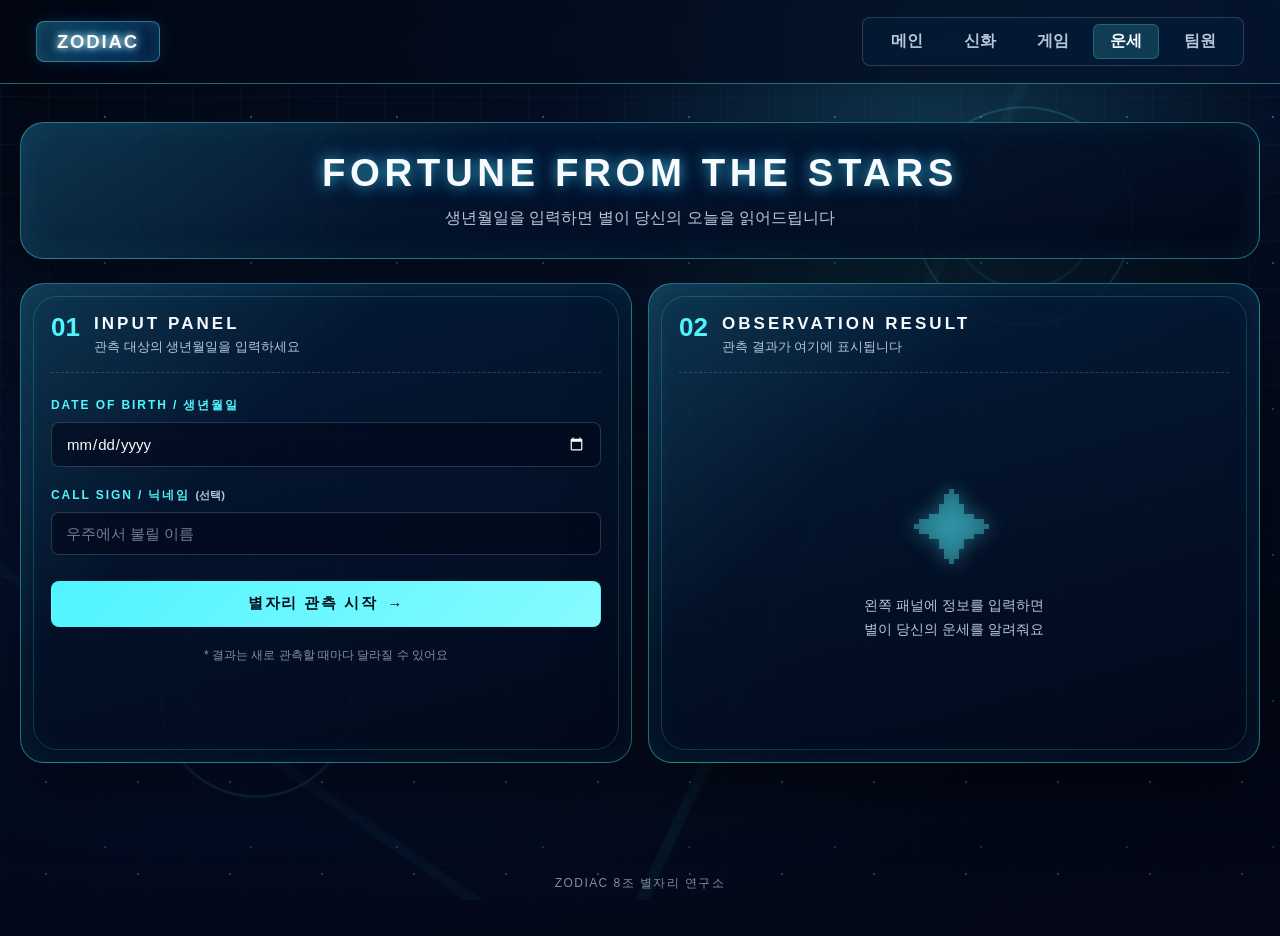
==== form.html @ 62f6b413 "Add fortune page" ====
<!DOCTYPE html>
<html lang="ko">
<head>
  <meta charset="UTF-8">
  <meta name="viewport" content="width=device-width, initial-scale=1.0">
  <title>별자리 운세</title>

  <!-- Google Fonts: Oxanium(영문) + Noto Sans KR(한글) -->
  <!--<link rel="preconnect" href="https://fonts.googleapis.com">
  <link rel="preconnect" href="https://fonts.gstatic.com" crossorigin>
  <link href="https://fonts.googleapis.com/css2?family=Oxanium:wght@400;600;700&family=Noto+Sans+KR:wght@400;500;700&display=swap" rel="stylesheet">  -->

  <link rel="stylesheet" href="css/form.css">
</head>
<body>

  <!-- 헤더 -->
  <header class="site-header">
    <a class="logo" href="main.html" aria-label="메인 페이지로 이동">ZODIAC</a>
    <nav class="main-nav" aria-label="주요 메뉴">
      <a class="nav-link" href="main.html">메인</a>
      <a class="nav-link" href="story.html">신화</a>
      <a class="nav-link" href="game.html">게임</a>
      <a class="nav-link is-current" href="form.html" aria-current="page">운세</a>
      <a class="nav-link" href="team.html">팀원</a>
    </nav>
  </header>

  <main>

    <!-- 페이지 타이틀 -->
    <section class="title-area">
      <h1 class="title-en">FORTUNE FROM THE STARS</h1>
      <p class="title-kr">생년월일을 입력하면 별이 당신의 오늘을 읽어드립니다</p>
    </section>

    <!-- 입력 폼 , 결과 출력  -->
    <div class="content">

      <!-- 입력 폼 -->
      <section class="card form-card">
        <div class="card-head">
          <span class="card-num">01</span>
          <div>
            <h2 class="card-title-en">INPUT PANEL</h2>
            <p class="card-title-kr">관측 대상의 생년월일을 입력하세요</p>
          </div>
        </div>

        <form id="zodiacForm" class="form">
          <div class="field">
            <label for="birthdate">DATE OF BIRTH / 생년월일</label>
            <input type="date" id="birthdate" name="birthdate" required>
          </div>

          <div class="field">
            <label for="nickname">CALL SIGN / 닉네임 <span class="optional">(선택)</span></label>
            <input type="text" id="nickname" name="nickname" maxlength="10" placeholder="우주에서 불릴 이름">
          </div>

          <button type="submit" class="submit-btn">
            <span>별자리 관측 시작</span>
            <span class="arrow">→</span>
          </button>

          <p class="hint">* 결과는 새로 관측할 때마다 달라질 수 있어요</p>
        </form>
      </section>

      <!-- 결과 출력 -->
      <section class="card result-card" id="result">
        <div class="card-head">
          <span class="card-num">02</span>
          <div>
            <h2 class="card-title-en">OBSERVATION RESULT</h2>
            <p class="card-title-kr">관측 결과가 여기에 표시됩니다</p>
          </div>
        </div>

        <!-- 결과 입력 전 안내 -->
        <div class="result-empty" id="resultEmpty">
          <div class="empty-icon">✦</div>
          <p class="empty-text">왼쪽 패널에 정보를 입력하면<br>별이 당신의 운세를 알려줘요</p>
        </div>

        <!-- 결과 출력 영역 -->
        <div class="result-show" id="resultShow"></div>
      </section>

    </div>

  </main>

  <footer class="footer">
    <p>ZODIAC 8조 별자리 연구소</p>
  </footer>

  <script src="js/form.js"></script>
</body>
</html>
---- css/form.css ----
/* ===== 팀 공통  ===== */

/* 컬러 변수 */
:root {
  --bg: #020616;
  --bg-deep: #030a22;
  --panel: rgba(3, 18, 43, 0.78);
  --panel-strong: rgba(5, 29, 58, 0.9);
  --cyan: #50f4ff;
  --cyan-soft: rgba(80, 244, 255, 0.2);
  --blue: #1266ff;
  --blue-soft: rgba(18, 102, 255, 0.28);
  --white: #f7fbff;
  --text: #eef8ff;
  --text-muted: #b8c7d8;
  --line: rgba(80, 244, 255, 0.42);
  --line-muted: rgba(184, 199, 216, 0.22);
  --panel-shadow: 0 22px 70px rgba(0, 0, 0, 0.55);

  --radius-xl: 24px;
  --radius-lg: 16px;
  --radius-md: 8px;
}

/* 기본 초기화 */
* {
  box-sizing: border-box;
}

html {
  scroll-behavior: smooth;
}

/* body 우주 배경 */
body {
  min-width: 320px;
  min-height: 100vh;
  margin: 0;
  font-family: "Noto Sans KR", "Segoe UI", Arial, sans-serif;
  color: var(--text);
  background:
    linear-gradient(180deg, rgba(2, 6, 22, 0.1), rgba(2, 6, 22, 0.95)),
    radial-gradient(circle at 73% 17%, rgba(80, 244, 255, 0.24), transparent 22rem),
    radial-gradient(circle at 18% 70%, rgba(18, 102, 255, 0.3), transparent 30rem),
    radial-gradient(circle at 50% 105%, rgba(80, 244, 255, 0.12), transparent 24rem),
    linear-gradient(135deg, #040813 0%, #061b3e 45%, #030712 100%);
  overflow-x: hidden;
}

/* 별/격자/HUD 장식 레이어 */
body::before,
body::after {
  position: fixed;
  inset: 0;
  z-index: -1;
  content: "";
  pointer-events: none;
}

body::before {
  background-image:
    radial-gradient(circle, rgba(247, 251, 255, 0.95) 0 1px, transparent 1.4px),
    radial-gradient(circle, rgba(80, 244, 255, 0.75) 0 1px, transparent 1.5px),
    linear-gradient(rgba(80, 244, 255, 0.08) 1px, transparent 1px),
    linear-gradient(90deg, rgba(80, 244, 255, 0.08) 1px, transparent 1px);
  background-position: 0 0, 32px 44px, 0 0, 0 0;
  background-size: 92px 92px, 146px 146px, 48px 48px, 48px 48px;
  mask-image: linear-gradient(180deg, rgba(0, 0, 0, 0.92), rgba(0, 0, 0, 0.35));
  opacity: 0.62;
}

body::after {
  background:
    linear-gradient(115deg, transparent 0 62%, rgba(80, 244, 255, 0.14) 62.2% 62.7%, transparent 63%),
    linear-gradient(35deg, transparent 0 18%, rgba(80, 244, 255, 0.1) 18.2% 18.7%, transparent 19%),
    radial-gradient(circle at 80% 24%, transparent 0 6.7rem, rgba(80, 244, 255, 0.5) 6.74rem 6.82rem, transparent 6.9rem),
    radial-gradient(circle at 80% 24%, transparent 0 4.4rem, rgba(80, 244, 255, 0.32) 4.45rem 4.54rem, transparent 4.62rem),
    radial-gradient(circle at 20% 78%, transparent 0 5.8rem, rgba(80, 244, 255, 0.34) 5.86rem 5.95rem, transparent 6.04rem);
  opacity: 0.36;
}

a {
  color: inherit;
  text-decoration: none;
}

button {
  font: inherit;
}

/* 헤더 / 로고 / 네비게이션 */
.site-header {
  position: fixed;
  top: 0;
  right: 0;
  left: 0;
  z-index: 20;
  display: flex;
  align-items: center;
  justify-content: space-between;
  min-height: 84px;
  padding: 0 36px;
  border-bottom: 1px solid var(--line);
  background: linear-gradient(90deg, rgba(1, 6, 18, 0.92), rgba(4, 19, 42, 0.84));
  backdrop-filter: blur(14px);
  box-shadow: 0 16px 40px rgba(0, 0, 0, 0.3);
}

.logo {
  min-width: 124px;
  padding: 0.52rem 1rem;
  border: 1px solid var(--line);
  border-radius: var(--radius-md);
  background:
    linear-gradient(135deg, rgba(80, 244, 255, 0.18), rgba(18, 102, 255, 0.12)),
    rgba(4, 21, 47, 0.76);
  box-shadow: inset 0 0 16px rgba(80, 244, 255, 0.14), 0 0 18px rgba(80, 244, 255, 0.12);
  color: var(--white);
  font-family: "Oxanium", "Noto Sans KR", sans-serif;
  font-size: 1.16rem;
  font-weight: 800;
  text-align: center;
  letter-spacing: 0.1em;
  text-shadow:
    0 0 6px rgba(255, 255, 255, 0.9),
    0 0 14px rgba(80, 244, 255, 0.95),
    0 0 28px rgba(18, 102, 255, 0.72);
}

.main-nav {
  display: flex;
  align-items: center;
  gap: 0.45rem;
  padding: 0.35rem 0.65rem;
  border: 1px solid var(--line-muted);
  border-radius: var(--radius-md);
  background: rgba(5, 29, 58, 0.56);
}

.nav-link {
  min-width: 66px;
  padding: 0.45rem 0.65rem;
  border-radius: 6px;
  color: var(--text-muted);
  text-align: center;
  font-weight: 700;
  transition: color 150ms ease, background-color 150ms ease, box-shadow 150ms ease;
}

.nav-link:hover,
.nav-link:focus-visible,
.nav-link.is-current {
  color: var(--white);
  background: rgba(80, 244, 255, 0.16);
  box-shadow: inset 0 0 0 1px rgba(80, 244, 255, 0.24);
}

/* ===== 팀 공통 끝 ===== */


/* ===== 운세 페이지 전용  ===== */

/* main 컨테이너  */
main {
  width: min(1260px, calc(100% - 40px));
  margin: 0 auto;
  padding: 122px 0 68px;
}

h1, h2, p {
  margin-top: 0;
}

/* 페이지 타이틀 */
.title-area {
  position: relative;
  margin-bottom: 24px;
  padding: 28px 34px;
  border: 1px solid var(--line);
  border-radius: var(--radius-xl);
  background:
    linear-gradient(135deg, rgba(80, 244, 255, 0.12), transparent 35%),
    linear-gradient(165deg, var(--panel-strong), rgba(2, 8, 25, 0.92));
  box-shadow: var(--panel-shadow), inset 0 0 34px rgba(80, 244, 255, 0.08);
  text-align: center;
  overflow: hidden;
}

.title-tag {
  margin: 0 0 0.6rem;
  color: var(--cyan);
  font-family: "Oxanium", "Noto Sans KR", sans-serif;
  font-size: 0.84rem;
  font-weight: 700;
  letter-spacing: 0.18em;
  text-transform: uppercase;
}

.title-en {
  margin: 0 0 0.6rem;
  font-family: "Oxanium", "Noto Sans KR", sans-serif;
  font-size: clamp(1.8rem, 3vw, 2.6rem);
  font-weight: 800;
  letter-spacing: 0.12em;
  color: var(--white);
  text-shadow:
    0 0 14px rgba(80, 244, 255, 0.65),
    0 0 28px rgba(18, 102, 255, 0.4);
}

.title-kr {
  margin: 0;
  color: var(--text-muted);
  font-size: 0.98rem;
  line-height: 1.6;
}

/* 메인 컨텐츠 (2열 그리드) */
.content {
  display: grid;
  grid-template-columns: minmax(0, 1fr) minmax(0, 1fr);
  gap: 16px;
  align-items: stretch;
}

/* 카드 (입력 폼 / 결과 출력 공통) */
.card {
  position: relative;
  display: flex;
  flex-direction: column;
  min-height: 480px;
  padding: 30px;
  border: 1px solid var(--line);
  border-radius: var(--radius-xl);
  background:
    linear-gradient(135deg, rgba(80, 244, 255, 0.12), transparent 35%),
    linear-gradient(165deg, var(--panel-strong), rgba(2, 8, 25, 0.92));
  box-shadow: var(--panel-shadow), inset 0 0 34px rgba(80, 244, 255, 0.08);
  overflow: hidden;
}

/* 카드 안쪽 보조 테두리 */
.card::before {
  position: absolute;
  inset: 12px;
  border: 1px solid rgba(80, 244, 255, 0.18);
  border-radius: inherit;
  content: "";
  pointer-events: none;
}

.card-head {
  position: relative;
  z-index: 1;
  display: flex;
  align-items: flex-start;
  gap: 14px;
  margin-bottom: 24px;
  padding-bottom: 16px;
  border-bottom: 1px dashed var(--line-muted);
}

.card-num {
  font-family: "Oxanium", "Noto Sans KR", sans-serif;
  font-size: 26px;
  font-weight: 800;
  color: var(--cyan);
  line-height: 1;
}

.card-title-en {
  margin: 0 0 4px;
  font-family: "Oxanium", "Noto Sans KR", sans-serif;
  font-size: 17px;
  font-weight: 700;
  letter-spacing: 0.18em;
  color: var(--white);
}

.card-title-kr {
  margin: 0;
  font-size: 13px;
  color: var(--text-muted);
}

/* 입력 폼 */
.form {
  position: relative;
  z-index: 1;
  display: flex;
  flex-direction: column;
  gap: 20px;
}

.field {
  display: flex;
  flex-direction: column;
  gap: 8px;
}

.field label {
  font-family: "Oxanium", "Noto Sans KR", sans-serif;
  font-size: 12px;
  letter-spacing: 0.16em;
  color: var(--cyan);
  font-weight: 700;
}

.field .optional {
  color: var(--text-muted);
  font-size: 11px;
  font-family: "Noto Sans KR", sans-serif;
  letter-spacing: 0;
}

.field input {
  font-family: "Noto Sans KR", sans-serif;
  font-size: 15px;
  color: var(--white);
  background: rgba(2, 8, 25, 0.6);
  border: 1px solid var(--line-muted);
  border-radius: var(--radius-md);
  padding: 12px 14px;
  outline: none;
  transition: border-color 0.2s, box-shadow 0.2s;
}

.field input::placeholder {
  color: var(--text-muted);
  opacity: 0.6;
}

.field input:focus {
  border-color: var(--cyan);
  box-shadow: 0 0 0 3px var(--cyan-soft);
}

.field input[type="date"] {
  color-scheme: dark;
}

.submit-btn {
  display: inline-flex;
  justify-content: center;
  align-items: center;
  gap: 10px;
  min-height: 46px;
  margin-top: 6px;
  padding: 0 1.2rem;
  font-family: "Oxanium", "Noto Sans KR", sans-serif;
  font-size: 15px;
  font-weight: 800;
  letter-spacing: 0.12em;
  color: #03101c;
  background: linear-gradient(135deg, var(--cyan), #86fbff);
  border: 1px solid rgba(80, 244, 255, 0.38);
  border-radius: var(--radius-md);
  cursor: pointer;
  transition: transform 170ms ease, box-shadow 170ms ease, border-color 170ms ease;
}

.submit-btn:hover,
.submit-btn:focus-visible {
  transform: translateY(-2px);
  border-color: var(--cyan);
  box-shadow: 0 0 20px rgba(80, 244, 255, 0.45);
}

.submit-btn .arrow {
  transition: transform 0.2s;
}

.submit-btn:hover .arrow {
  transform: translateX(4px);
}

.hint {
  margin: 0;
  font-size: 12px;
  color: var(--text-muted);
  text-align: center;
  opacity: 0.7;
}

/* 결과 출력 */
.result-empty {
  position: relative;
  z-index: 1;
  display: flex;
  flex-direction: column;
  align-items: center;
  justify-content: center;
  text-align: center;
  flex: 1;
  min-height: 320px;
  color: var(--text-muted);
}

.empty-icon {
  font-size: 80px;
  color: rgba(80, 244, 255, 0.35);
  margin-bottom: 16px;
  animation: pulse 2.5s infinite ease-in-out;
  text-shadow: 0 0 20px rgba(80, 244, 255, 0.35);
}

@keyframes pulse {
  0%, 100% { opacity: 0.45; transform: scale(1); }
  50%      { opacity: 1;    transform: scale(1.1); }
}

.empty-text {
  font-size: 14px;
  line-height: 1.7;
  margin: 0;
}

/* 결과 표시 영역 */
.result-show {
  position: relative;
  z-index: 1;
  display: none;
  animation: fadeIn 0.5s ease-out;
}

.result-card.has-result .result-empty {
  display: none;
}

.result-card.has-result .result-show {
  display: block;
}

@keyframes fadeIn {
  from { opacity: 0; transform: translateY(8px); }
  to   { opacity: 1; transform: translateY(0); }
}

.result-date {
  font-family: "Oxanium", "Noto Sans KR", sans-serif;
  font-size: 11px;
  letter-spacing: 0.22em;
  color: var(--cyan);
  text-align: center;
  margin-bottom: 12px;
}

.zodiac-symbol {
  font-size: 90px;
  text-align: center;
  color: var(--white);
  line-height: 1;
  margin-bottom: 8px;
  text-shadow:
    0 0 14px rgba(255, 255, 255, 0.9),
    0 0 28px rgba(80, 244, 255, 0.95),
    0 0 48px rgba(18, 102, 255, 0.65);
  animation: glow 3s infinite ease-in-out;
}

@keyframes glow {
  0%, 100% {
    text-shadow:
      0 0 14px rgba(255, 255, 255, 0.85),
      0 0 26px rgba(80, 244, 255, 0.7),
      0 0 40px rgba(18, 102, 255, 0.45);
  }
  50% {
    text-shadow:
      0 0 18px rgba(255, 255, 255, 1),
      0 0 36px rgba(80, 244, 255, 1),
      0 0 60px rgba(18, 102, 255, 0.8);
  }
}

.zodiac-en {
  font-family: "Oxanium", "Noto Sans KR", sans-serif;
  font-size: 26px;
  font-weight: 800;
  letter-spacing: 0.22em;
  text-align: center;
  color: var(--white);
  margin: 0 0 4px;
}

.zodiac-kr {
  font-size: 16px;
  text-align: center;
  color: var(--cyan);
  margin: 0 0 4px;
}

.zodiac-period {
  font-family: "Oxanium", "Noto Sans KR", sans-serif;
  font-size: 12px;
  letter-spacing: 0.16em;
  text-align: center;
  color: var(--text-muted);
  margin: 0 0 22px;
}

.section {
  border: 1px solid var(--line-muted);
  border-radius: var(--radius-md);
  padding: 16px 18px;
  margin-bottom: 14px;
  background: rgba(2, 8, 25, 0.55);
}

.section-title {
  font-family: "Oxanium", "Noto Sans KR", sans-serif;
  font-size: 11px;
  letter-spacing: 0.22em;
  color: var(--cyan);
  margin-bottom: 8px;
}

.fortune-text {
  font-size: 15px;
  line-height: 1.7;
  color: var(--text);
  margin: 0;
}

.lucky-grid {
  display: grid;
  grid-template-columns: repeat(3, 1fr);
  gap: 10px;
  margin-top: 14px;
}

.lucky-item {
  border: 1px solid var(--line-muted);
  border-radius: var(--radius-md);
  padding: 14px 10px;
  text-align: center;
  background: rgba(2, 8, 25, 0.55);
  transition: border-color 0.2s, transform 0.2s, box-shadow 0.2s;
}

.lucky-item:hover {
  border-color: var(--cyan);
  transform: translateY(-2px);
  box-shadow: 0 0 18px rgba(80, 244, 255, 0.25);
}

.lucky-label {
  font-family: "Oxanium", "Noto Sans KR", sans-serif;
  font-size: 10px;
  letter-spacing: 0.18em;
  color: var(--text-muted);
  margin-bottom: 6px;
}

.lucky-value {
  font-size: 15px;
  font-weight: 700;
  color: var(--white);
}

.nickname {
  color: var(--cyan);
  font-weight: 800;
}

/* 푸터 */
.footer {
  text-align: center;
  padding: 24px 16px 32px;
  margin-top: 20px;
  font-family: "Oxanium", "Noto Sans KR", sans-serif;
  font-size: 12px;
  letter-spacing: 0.12em;
  color: var(--text-muted);
  opacity: 0.7;
}

/* 반응형 */
@media (max-width: 980px) {
  /* 팀 공통 */
  .site-header {
    padding: 0 16px;
  }

  .content {
    grid-template-columns: 1fr;
  }

  .card {
    min-height: auto;
    padding: 24px 22px;
  }

  .card::before {
    inset: 8px;
  }

  .zodiac-symbol {
    font-size: 76px;
  }

  .zodiac-en {
    font-size: 22px;
  }
}

@media (max-width: 620px) {
  /* 팀 공통 */
  .site-header {
    align-items: flex-start;
    min-height: 122px;
    padding-top: 14px;
    flex-direction: column;
    gap: 10px;
  }

  .main-nav {
    width: 100%;
    overflow-x: auto;
  }

  main {
    width: min(100% - 20px, 1260px);
    padding-top: 152px;
  }

  .title-area {
    padding: 22px 20px;
  }

  .title-en {
    font-size: 1.5rem;
    letter-spacing: 0.08em;
  }

  .card {
    padding: 22px 18px;
  }

  .lucky-grid {
    grid-template-columns: 1fr;
  }
}
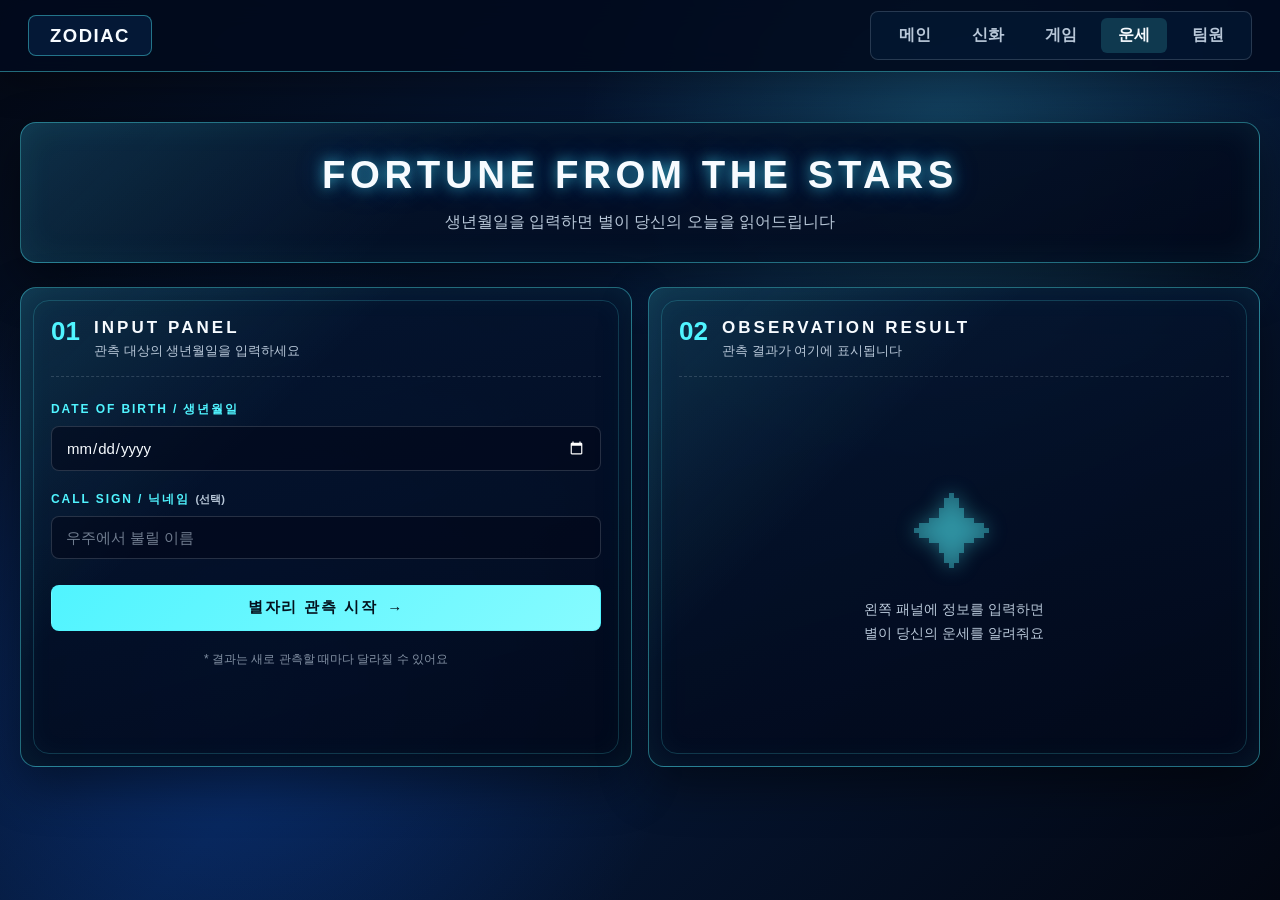
==== commit 1b3f0a67: "Add files via upload" ====
--- a/form.html
+++ b/form.html
@@ -5,11 +5,7 @@
   <meta name="viewport" content="width=device-width, initial-scale=1.0">
   <title>별자리 운세</title>
 
-  <!-- Google Fonts: Oxanium(영문) + Noto Sans KR(한글) -->
-  <!--<link rel="preconnect" href="https://fonts.googleapis.com">
-  <link rel="preconnect" href="https://fonts.gstatic.com" crossorigin>
-  <link href="https://fonts.googleapis.com/css2?family=Oxanium:wght@400;600;700&family=Noto+Sans+KR:wght@400;500;700&display=swap" rel="stylesheet">  -->
-
+  <link rel="stylesheet" href="css/main.css">
   <link rel="stylesheet" href="css/form.css">
 </head>
 <body>
@@ -34,7 +30,7 @@
       <p class="title-kr">생년월일을 입력하면 별이 당신의 오늘을 읽어드립니다</p>
     </section>
 
-    <!-- 입력 폼 , 결과 출력  -->
+    <!-- 입력 폼 + 결과 출력 (2열) -->
     <div class="content">
 
       <!-- 입력 폼 -->
@@ -83,7 +79,7 @@
           <p class="empty-text">왼쪽 패널에 정보를 입력하면<br>별이 당신의 운세를 알려줘요</p>
         </div>
 
-        <!-- 결과 출력 영역 -->
+        
         <div class="result-show" id="resultShow"></div>
       </section>
 
@@ -91,10 +87,6 @@
 
   </main>
 
-  <footer class="footer">
-    <p>ZODIAC 8조 별자리 연구소</p>
-  </footer>
-
   <script src="js/form.js"></script>
 </body>
 </html>
--- a/css/main.css
+++ b/css/main.css
@@ -0,0 +1,564 @@
+/* :root에는 사이트 전체에서 반복해서 쓰는 색상, 그림자, 둥근 모서리 값을 변수로 모아둡니다. */
+:root {
+  --bg: #020616;
+  --panel: rgba(5, 22, 49, 0.88);
+  --panel-soft: rgba(7, 33, 68, 0.68);
+  --cyan: #50f4ff;
+  --blue: #1266ff;
+  --white: #f7fbff;
+  --text: #eef8ff;
+  --text-muted: #b8c7d8;
+  --line: rgba(80, 244, 255, 0.42);
+  --line-muted: rgba(184, 199, 216, 0.2);
+  --shadow: 0 18px 48px rgba(0, 0, 0, 0.45);
+  --radius-lg: 16px;
+  --radius-md: 8px;
+}
+
+/* 모든 요소가 padding과 border까지 포함해서 너비를 계산하게 해 레이아웃 계산을 단순하게 합니다. */
+* {
+  box-sizing: border-box;
+}
+
+/* 내부 링크로 이동할 때 갑자기 점프하지 않고 부드럽게 스크롤되게 합니다. */
+html {
+  scroll-behavior: smooth;
+}
+
+/* body는 전체 배경, 기본 글꼴, 기본 글자색을 담당합니다. */
+body {
+  min-width: 320px;
+  min-height: 100vh;
+  margin: 0;
+  color: var(--text);
+  font-family: "Noto Sans KR", "Segoe UI", Arial, sans-serif;
+  background:
+    radial-gradient(circle at 74% 15%, rgba(80, 244, 255, 0.18), transparent 23rem),
+    radial-gradient(circle at 18% 76%, rgba(18, 102, 255, 0.25), transparent 28rem),
+    linear-gradient(135deg, #040813 0%, #061b3e 48%, #030712 100%);
+  overflow-x: hidden;
+}
+
+/* 링크의 기본 밑줄과 파란색을 제거해서 네비게이션/버튼 디자인과 맞춥니다. */
+a {
+  color: inherit;
+  text-decoration: none;
+}
+
+/* 버튼도 부모의 글꼴을 그대로 쓰게 해서 a.button과 button.season-card의 글꼴이 통일됩니다. */
+button {
+  font: inherit;
+}
+
+/* site-header는 상단 메뉴바입니다. fixed로 고정하고 main에는 이 높이만큼 padding을 줍니다. */
+.site-header {
+  position: fixed;
+  top: 0;
+  right: 0;
+  left: 0;
+  z-index: 20;
+  display: flex;
+  align-items: center;
+  justify-content: space-between;
+  min-height: 72px;
+  padding: 0 28px;
+  border-bottom: 1px solid var(--line);
+  background: rgba(2, 10, 29, 0.9);
+  backdrop-filter: blur(12px);
+  box-shadow: 0 12px 34px rgba(0, 0, 0, 0.28);
+}
+
+/* logo는 왼쪽 ZODIAC 링크입니다. 메뉴와 구분되도록 테두리와 배경을 줍니다. */
+.logo {
+  min-width: 124px;
+  padding: 0.52rem 1rem;
+  border: 1px solid var(--line);
+  border-radius: var(--radius-md);
+  background: var(--panel-soft);
+  color: var(--white);
+  font-family: "Oxanium", "Noto Sans KR", sans-serif;
+  font-size: 1.16rem;
+  font-weight: 800;
+  letter-spacing: 0.08em;
+  text-align: center;
+}
+
+/* main-nav는 nav-link들을 가로로 담는 메뉴 컨테이너입니다. */
+.main-nav {
+  display: flex;
+  align-items: center;
+  gap: 0.45rem;
+  padding: 0.35rem 0.65rem;
+  border: 1px solid var(--line-muted);
+  border-radius: var(--radius-md);
+  background: rgba(5, 29, 58, 0.56);
+}
+
+/* nav-link는 메뉴 하나의 클릭 영역입니다. min-width로 메뉴 폭이 너무 작아지지 않게 합니다. */
+.nav-link {
+  min-width: 66px;
+  padding: 0.45rem 0.65rem;
+  border-radius: 6px;
+  color: var(--text-muted);
+  font-weight: 700;
+  text-align: center;
+}
+
+/* hover, focus-visible, is-current는 마우스/키보드/현재 페이지 상태를 같은 방식으로 강조합니다. */
+.nav-link:hover,
+.nav-link:focus-visible,
+.nav-link.is-current {
+  color: var(--white);
+  background: rgba(80, 244, 255, 0.16);
+}
+
+/* main은 고정 헤더에 가리지 않도록 위쪽 여백을 둡니다. */
+main {
+  width: min(1260px, calc(100% - 40px));
+  margin: 0 auto;
+  padding: 122px 0 68px;
+}
+
+/* 브라우저 기본 margin 중 위쪽 여백을 제거해서 섹션 간격을 CSS에서 직접 관리합니다. */
+h1,
+h2,
+p {
+  margin-top: 0;
+}
+
+/* hero는 첫 화면을 2열 grid로 나눕니다. 왼쪽은 문구, 오른쪽은 별자리 시각화입니다. */
+.hero {
+  display: grid;
+  grid-template-columns: minmax(0, 0.95fr) minmax(0, 1.55fr);
+  gap: 16px;
+  align-items: stretch;
+}
+
+/* 여러 큰 패널이 같은 시각 스타일을 공유하도록 공통 선택자로 묶었습니다. */
+.hero-copy,
+.hero-visual,
+.season-card,
+.modal-panel {
+  position: relative;
+  border: 1px solid var(--line);
+  border-radius: var(--radius-lg);
+  background: linear-gradient(165deg, var(--panel), rgba(2, 8, 25, 0.93));
+  box-shadow: var(--shadow);
+}
+
+/* hero-copy는 텍스트를 세로 가운데에 배치하는 왼쪽 패널입니다. */
+.hero-copy {
+  display: flex;
+  flex-direction: column;
+  justify-content: center;
+  min-height: 348px;
+  padding: 34px;
+}
+
+/* eyebrow는 섹션의 작은 영문 라벨입니다. 본문보다 작고 밝은 색으로 구분합니다. */
+.eyebrow {
+  margin: 0 0 0.8rem;
+  color: var(--cyan);
+  font-family: "Oxanium", "Noto Sans KR", sans-serif;
+  font-size: 0.84rem;
+  font-weight: 700;
+  letter-spacing: 0.08em;
+  text-transform: uppercase;
+}
+
+/* h1은 첫 화면의 주제 제목입니다. clamp로 최소/최대 크기 안에서만 반응형으로 바뀝니다. */
+h1 {
+  margin-bottom: 0.95rem;
+  font-size: 2.5rem;
+  line-height: 1.25;
+}
+
+/* hero-text는 제목 아래 설명 문구입니다. muted 색상과 넉넉한 줄간격으로 읽기 쉽게 합니다. */
+.hero-text {
+  margin-bottom: 1.4rem;
+  color: var(--text-muted);
+  font-size: 1.02rem;
+  line-height: 1.7;
+}
+
+/* hero-actions는 두 개의 이동 링크를 버튼처럼 나란히 배치합니다. 좁으면 flex-wrap으로 줄바꿈됩니다. */
+.hero-actions {
+  display: flex;
+  flex-wrap: wrap;
+  gap: 0.75rem;
+}
+
+/* button 클래스는 a 태그를 버튼처럼 보이게 하는 공통 스타일입니다. */
+.button {
+  display: inline-flex;
+  align-items: center;
+  justify-content: center;
+  min-height: 46px;
+  padding: 0 1.2rem;
+  border: 1px solid rgba(80, 244, 255, 0.38);
+  border-radius: var(--radius-md);
+  cursor: pointer;
+  font-weight: 800;
+}
+
+/* hover/focus에서는 위치 이동 없이 테두리만 강조해서 불필요한 장식 효과를 줄였습니다. */
+.button:hover,
+.button:focus-visible {
+  border-color: var(--cyan);
+  outline: none;
+}
+
+/* primary는 가장 중요한 이동 버튼입니다. 밝은 배경이라 글자색은 어둡게 둡니다. */
+.button.primary {
+  color: #03101c;
+  background: linear-gradient(135deg, var(--cyan), #86fbff);
+}
+
+/* secondary는 보조 이동 버튼입니다. 기존 패널 색과 비슷한 투명 배경을 씁니다. */
+.button.secondary {
+  background: rgba(5, 29, 58, 0.62);
+}
+
+/* hero-visual은 이미지와 별자리 레이어를 겹치는 오른쪽 패널입니다. overflow로 레이어가 밖으로 새지 않게 합니다. */
+.hero-visual {
+  min-height: 348px;
+  margin: 0;
+  overflow: hidden;
+}
+
+/* hero-visual img는 밤하늘 배경입니다. object-fit: cover로 패널을 꽉 채웁니다. */
+.hero-visual img {
+  display: block;
+  width: 100%;
+  height: 100%;
+  min-height: 348px;
+  object-fit: cover;
+  filter: saturate(1.05) contrast(1.06) brightness(0.7);
+}
+
+/* constellation-layer는 미리 만들어 둔 별자리 div들을 이미지 위에 올리는 영역입니다. */
+.constellation-layer {
+  position: absolute;
+  inset: 0;
+  width: 100%;
+  height: 100%;
+  z-index: 4;
+  overflow: hidden;
+  pointer-events: none;
+}
+
+/* 각 계절 별자리 묶음은 기본적으로 숨겨 둡니다. */
+.constellation-group {
+  display: none;
+  position: absolute;
+  inset: 0;
+}
+
+/* JS가 hero-visual에 data-active-season 값을 넣으면 해당 계절 묶음만 보입니다. */
+.hero-visual[data-active-season="spring"] .spring-stars,
+.hero-visual[data-active-season="summer"] .summer-stars,
+.hero-visual[data-active-season="autumn"] .autumn-stars,
+.hero-visual[data-active-season="winter"] .winter-stars {
+  display: block;
+}
+
+/* line은 별 사이를 잇는 선입니다. 위치, 길이, 각도는 HTML style에 미리 적어둡니다. */
+.line {
+  position: absolute;
+  height: 1px;
+  background: #a8faff;
+  opacity: 0.45;
+  transform-origin: left center;
+}
+
+/* 별자리가 보인 뒤 선이 잠깐 늦게 더 선명해지도록 합니다. */
+.hero-visual[data-active-season] .constellation-group {
+  --line-opacity: 1;
+  --line-height: 2px;
+  --line-shadow: 0 0 10px rgba(80, 244, 255, 0.85);
+}
+
+.hero-visual[data-active-season] .constellation-group .line {
+  animation: line-emphasis 800ms ease 500ms forwards;
+}
+
+@keyframes line-emphasis {
+  to {
+    height: var(--line-height);
+    opacity: var(--line-opacity);
+    box-shadow: var(--line-shadow);
+  }
+}
+
+/* star는 별 하나입니다. left/top과 --star-size는 HTML style에 미리 적어둡니다. */
+.star {
+  position: absolute;
+  width: calc(10px * var(--star-size, 1));
+  height: calc(10px * var(--star-size, 1));
+  border-radius: 50%;
+  background: #ffffff;
+  transform: translate(-50%, -50%);
+}
+
+/* season-section은 계절 카드 섹션의 위아래 여백입니다. */
+.season-section {
+  padding: 26px 0 10px;
+}
+
+/* section-heading은 섹션 제목과 카드 그리드 사이 간격을 담당합니다. */
+.section-heading {
+  margin-bottom: 16px;
+}
+
+/* section-heading h2는 계절 카드 섹션의 제목 크기입니다. */
+.section-heading h2 {
+  margin-bottom: 0;
+  font-size: clamp(1.45rem, 2.4vw, 2rem);
+}
+
+/* season-grid는 4개 계절 카드를 배치합니다. 미디어쿼리에서 2열/1열로 바뀝니다. */
+.season-grid {
+  display: grid;
+  grid-template-columns: repeat(4, minmax(0, 1fr));
+  gap: 12px;
+}
+
+/* season-card는 실제 button입니다. 클릭하면 JS가 모달을 열고, hover/focus면 별자리를 바꿉니다. */
+.season-card {
+  display: flex;
+  flex-direction: column;
+  min-height: 246px;
+  padding: 14px;
+  color: var(--text);
+  text-align: left;
+  cursor: pointer;
+  overflow: hidden;
+}
+
+/* season-card::before는 카드 위쪽의 작은 별 미리보기 그림입니다. 별 이미지 파일 없이 CSS 배경으로 만듭니다. */
+.season-card::before {
+  width: 100%;
+  height: 88px;
+  margin-bottom: 12px;
+  border: 1px solid rgba(80, 244, 255, 0.38);
+  border-radius: var(--radius-md);
+  content: "";
+  background:
+    radial-gradient(circle at 18% 38%, #fff 0 2px, transparent 2.4px),
+    radial-gradient(circle at 36% 56%, var(--cyan) 0 2px, transparent 2.5px),
+    radial-gradient(circle at 58% 30%, #fff 0 1.8px, transparent 2.3px),
+    radial-gradient(circle at 78% 66%, var(--cyan) 0 2px, transparent 2.5px),
+    linear-gradient(145deg, rgba(18, 102, 255, 0.32), rgba(2, 8, 25, 0.78));
+}
+
+/* 카드가 선택 가능한 요소임을 보여주기 위해 테두리만 강조합니다. */
+.season-card:hover,
+.season-card:focus-visible {
+  border-color: var(--cyan);
+  outline: none;
+}
+
+/* season-name은 카드 안의 계절 이름입니다. */
+.season-name {
+  color: var(--cyan);
+  font-family: "Oxanium", "Noto Sans KR", sans-serif;
+  font-size: 0.88rem;
+  font-weight: 800;
+}
+
+/* strong은 대표 별자리 이름입니다. HTML 의미상 강조 텍스트이면서 카드의 핵심 제목 역할을 합니다. */
+.season-card strong {
+  display: block;
+  margin: 0.35rem 0 0.45rem;
+  font-size: 1.38rem;
+}
+
+/* season-note는 카드의 짧은 설명입니다. */
+.season-note {
+  margin-bottom: 0.9rem;
+  color: var(--text-muted);
+  font-size: 0.92rem;
+  line-height: 1.5;
+}
+
+/* season-action은 카드 하단의 "자세히 보기" 문구입니다. margin-top:auto로 항상 아래쪽에 붙습니다. */
+.season-action {
+  align-self: flex-start;
+  margin-top: auto;
+  padding: 0.38rem 0.7rem;
+  border: 1px solid rgba(80, 244, 255, 0.35);
+  border-radius: 7px;
+  color: var(--white);
+  background: rgba(80, 244, 255, 0.1);
+  font-size: 0.92rem;
+  font-weight: 800;
+}
+
+/* modal은 화면 전체를 덮는 팝업 컨테이너입니다. 기본은 숨기고 JS가 is-open을 붙이면 보입니다. */
+.modal {
+  position: fixed;
+  inset: 0;
+  z-index: 40;
+  display: none;
+  place-items: center;
+  padding: 24px;
+}
+
+/* modal.is-open은 열림 상태입니다. JS에서 classList.add/remove로 이 클래스를 제어합니다. */
+.modal.is-open {
+  display: grid;
+}
+
+/* modal-backdrop은 팝업 뒤 어두운 배경입니다. data-close-modal 덕분에 클릭하면 닫힙니다. */
+.modal-backdrop {
+  position: absolute;
+  inset: 0;
+  background: rgba(1, 5, 16, 0.78);
+  backdrop-filter: blur(8px);
+}
+
+/* modal-panel은 실제 팝업 내용 상자입니다. width:min으로 큰 화면과 작은 화면을 모두 대응합니다. */
+.modal-panel {
+  width: min(920px, 100%);
+  padding: 30px;
+}
+
+/* modal-close는 오른쪽 위 닫기 버튼입니다. hover 장식은 없애고, 키보드 focus만 명확히 표시합니다. */
+.modal-close {
+  position: absolute;
+  top: 12px;
+  right: 12px;
+  z-index: 2;
+  width: 38px;
+  height: 38px;
+  border: 1px solid var(--line);
+  border-radius: 50%;
+  color: var(--text);
+  background: rgba(5, 29, 58, 0.74);
+  cursor: pointer;
+}
+
+/* focus-visible은 키보드로 이동했을 때만 보이는 접근성용 포커스 표시입니다. */
+.modal-close:focus-visible {
+  outline: 2px solid var(--cyan);
+  outline-offset: 2px;
+}
+
+/* modal-season은 "봄 대표 별자리" 같은 보조 제목입니다. JS가 텍스트를 채웁니다. */
+.modal-season {
+  margin-bottom: 0.46rem;
+  color: var(--cyan);
+  font-weight: 800;
+}
+
+/* modal-panel h2는 모달의 큰 제목입니다. 닫기 버튼과 겹치지 않게 오른쪽 padding을 둡니다. */
+.modal-panel h2 {
+  margin-bottom: 0.8rem;
+  padding-right: 42px;
+  font-size: 1.85rem;
+}
+
+/* modal-summary는 JS가 만든 별자리 설명 카드 3개를 담는 그리드입니다. */
+.modal-summary {
+  display: grid;
+  grid-template-columns: repeat(3, minmax(0, 1fr));
+  gap: 12px;
+}
+
+/* modal-summary article은 JS의 createConstellationCard 함수가 만드는 개별 설명 카드입니다. */
+.modal-summary article {
+  overflow: hidden;
+  padding: 12px 14px;
+  border: 1px solid rgba(80, 244, 255, 0.2);
+  border-radius: var(--radius-md);
+  background: rgba(5, 29, 58, 0.42);
+}
+
+/* modal-summary img는 각 별자리 사진입니다. aspect-ratio로 카드마다 이미지 높이를 일정하게 맞춥니다. */
+.modal-summary img {
+  display: block;
+  width: 100%;
+  aspect-ratio: 16 / 10;
+  margin-bottom: 0.85rem;
+  border: 1px solid rgba(80, 244, 255, 0.2);
+  border-radius: 6px;
+  object-fit: contain;
+  background: rgba(2, 8, 25, 0.7);
+}
+
+/* modal-summary h3는 각 설명 카드의 별자리 이름입니다. */
+.modal-summary h3 {
+  margin: 0 0 0.35rem;
+  color: var(--white);
+  font-size: 1.05rem;
+}
+
+/* modal-summary p는 각 설명 카드의 설명 문장입니다. */
+.modal-summary p {
+  margin-bottom: 0;
+  color: var(--text-muted);
+  font-size: 0.94rem;
+  line-height: 1.6;
+}
+
+/* 980px 이하에서는 hero를 1열로 바꾸고 계절 카드는 2열로 줄여 태블릿 화면에 맞춥니다. */
+@media (max-width: 980px) {
+  .site-header {
+    padding: 0 16px;
+  }
+
+  .hero {
+    grid-template-columns: 1fr;
+  }
+
+  .hero-copy,
+  .hero-visual,
+  .hero-visual img {
+    min-height: 310px;
+  }
+
+  .season-grid {
+    grid-template-columns: repeat(2, minmax(0, 1fr));
+  }
+
+  .modal-summary {
+    grid-template-columns: 1fr;
+  }
+}
+
+/* 620px 이하에서는 모바일처럼 헤더를 세로 배치하고 카드/버튼은 한 줄에 하나씩 보이게 합니다. */
+@media (max-width: 620px) {
+  .site-header {
+    align-items: flex-start;
+    flex-direction: column;
+    gap: 10px;
+    min-height: 122px;
+    padding-top: 14px;
+  }
+
+  .main-nav {
+    width: 100%;
+    overflow-x: auto;
+  }
+
+  main {
+    width: min(100% - 20px, 1260px);
+    padding-top: 152px;
+  }
+
+  .hero-copy {
+    padding: 24px;
+  }
+
+  .hero-actions {
+    flex-direction: column;
+  }
+
+  .button {
+    width: 100%;
+  }
+
+  .season-grid {
+    grid-template-columns: 1fr;
+  }
+}
--- a/css/form.css
+++ b/css/form.css
@@ -1,175 +1,3 @@
-/* ===== 팀 공통  ===== */
-
-/* 컬러 변수 */
-:root {
-  --bg: #020616;
-  --bg-deep: #030a22;
-  --panel: rgba(3, 18, 43, 0.78);
-  --panel-strong: rgba(5, 29, 58, 0.9);
-  --cyan: #50f4ff;
-  --cyan-soft: rgba(80, 244, 255, 0.2);
-  --blue: #1266ff;
-  --blue-soft: rgba(18, 102, 255, 0.28);
-  --white: #f7fbff;
-  --text: #eef8ff;
-  --text-muted: #b8c7d8;
-  --line: rgba(80, 244, 255, 0.42);
-  --line-muted: rgba(184, 199, 216, 0.22);
-  --panel-shadow: 0 22px 70px rgba(0, 0, 0, 0.55);
-
-  --radius-xl: 24px;
-  --radius-lg: 16px;
-  --radius-md: 8px;
-}
-
-/* 기본 초기화 */
-* {
-  box-sizing: border-box;
-}
-
-html {
-  scroll-behavior: smooth;
-}
-
-/* body 우주 배경 */
-body {
-  min-width: 320px;
-  min-height: 100vh;
-  margin: 0;
-  font-family: "Noto Sans KR", "Segoe UI", Arial, sans-serif;
-  color: var(--text);
-  background:
-    linear-gradient(180deg, rgba(2, 6, 22, 0.1), rgba(2, 6, 22, 0.95)),
-    radial-gradient(circle at 73% 17%, rgba(80, 244, 255, 0.24), transparent 22rem),
-    radial-gradient(circle at 18% 70%, rgba(18, 102, 255, 0.3), transparent 30rem),
-    radial-gradient(circle at 50% 105%, rgba(80, 244, 255, 0.12), transparent 24rem),
-    linear-gradient(135deg, #040813 0%, #061b3e 45%, #030712 100%);
-  overflow-x: hidden;
-}
-
-/* 별/격자/HUD 장식 레이어 */
-body::before,
-body::after {
-  position: fixed;
-  inset: 0;
-  z-index: -1;
-  content: "";
-  pointer-events: none;
-}
-
-body::before {
-  background-image:
-    radial-gradient(circle, rgba(247, 251, 255, 0.95) 0 1px, transparent 1.4px),
-    radial-gradient(circle, rgba(80, 244, 255, 0.75) 0 1px, transparent 1.5px),
-    linear-gradient(rgba(80, 244, 255, 0.08) 1px, transparent 1px),
-    linear-gradient(90deg, rgba(80, 244, 255, 0.08) 1px, transparent 1px);
-  background-position: 0 0, 32px 44px, 0 0, 0 0;
-  background-size: 92px 92px, 146px 146px, 48px 48px, 48px 48px;
-  mask-image: linear-gradient(180deg, rgba(0, 0, 0, 0.92), rgba(0, 0, 0, 0.35));
-  opacity: 0.62;
-}
-
-body::after {
-  background:
-    linear-gradient(115deg, transparent 0 62%, rgba(80, 244, 255, 0.14) 62.2% 62.7%, transparent 63%),
-    linear-gradient(35deg, transparent 0 18%, rgba(80, 244, 255, 0.1) 18.2% 18.7%, transparent 19%),
-    radial-gradient(circle at 80% 24%, transparent 0 6.7rem, rgba(80, 244, 255, 0.5) 6.74rem 6.82rem, transparent 6.9rem),
-    radial-gradient(circle at 80% 24%, transparent 0 4.4rem, rgba(80, 244, 255, 0.32) 4.45rem 4.54rem, transparent 4.62rem),
-    radial-gradient(circle at 20% 78%, transparent 0 5.8rem, rgba(80, 244, 255, 0.34) 5.86rem 5.95rem, transparent 6.04rem);
-  opacity: 0.36;
-}
-
-a {
-  color: inherit;
-  text-decoration: none;
-}
-
-button {
-  font: inherit;
-}
-
-/* 헤더 / 로고 / 네비게이션 */
-.site-header {
-  position: fixed;
-  top: 0;
-  right: 0;
-  left: 0;
-  z-index: 20;
-  display: flex;
-  align-items: center;
-  justify-content: space-between;
-  min-height: 84px;
-  padding: 0 36px;
-  border-bottom: 1px solid var(--line);
-  background: linear-gradient(90deg, rgba(1, 6, 18, 0.92), rgba(4, 19, 42, 0.84));
-  backdrop-filter: blur(14px);
-  box-shadow: 0 16px 40px rgba(0, 0, 0, 0.3);
-}
-
-.logo {
-  min-width: 124px;
-  padding: 0.52rem 1rem;
-  border: 1px solid var(--line);
-  border-radius: var(--radius-md);
-  background:
-    linear-gradient(135deg, rgba(80, 244, 255, 0.18), rgba(18, 102, 255, 0.12)),
-    rgba(4, 21, 47, 0.76);
-  box-shadow: inset 0 0 16px rgba(80, 244, 255, 0.14), 0 0 18px rgba(80, 244, 255, 0.12);
-  color: var(--white);
-  font-family: "Oxanium", "Noto Sans KR", sans-serif;
-  font-size: 1.16rem;
-  font-weight: 800;
-  text-align: center;
-  letter-spacing: 0.1em;
-  text-shadow:
-    0 0 6px rgba(255, 255, 255, 0.9),
-    0 0 14px rgba(80, 244, 255, 0.95),
-    0 0 28px rgba(18, 102, 255, 0.72);
-}
-
-.main-nav {
-  display: flex;
-  align-items: center;
-  gap: 0.45rem;
-  padding: 0.35rem 0.65rem;
-  border: 1px solid var(--line-muted);
-  border-radius: var(--radius-md);
-  background: rgba(5, 29, 58, 0.56);
-}
-
-.nav-link {
-  min-width: 66px;
-  padding: 0.45rem 0.65rem;
-  border-radius: 6px;
-  color: var(--text-muted);
-  text-align: center;
-  font-weight: 700;
-  transition: color 150ms ease, background-color 150ms ease, box-shadow 150ms ease;
-}
-
-.nav-link:hover,
-.nav-link:focus-visible,
-.nav-link.is-current {
-  color: var(--white);
-  background: rgba(80, 244, 255, 0.16);
-  box-shadow: inset 0 0 0 1px rgba(80, 244, 255, 0.24);
-}
-
-/* ===== 팀 공통 끝 ===== */
-
-
-/* ===== 운세 페이지 전용  ===== */
-
-/* main 컨테이너  */
-main {
-  width: min(1260px, calc(100% - 40px));
-  margin: 0 auto;
-  padding: 122px 0 68px;
-}
-
-h1, h2, p {
-  margin-top: 0;
-}
 
 /* 페이지 타이틀 */
 .title-area {
@@ -177,23 +5,13 @@
   margin-bottom: 24px;
   padding: 28px 34px;
   border: 1px solid var(--line);
-  border-radius: var(--radius-xl);
+  border-radius: var(--radius-lg);
   background:
     linear-gradient(135deg, rgba(80, 244, 255, 0.12), transparent 35%),
-    linear-gradient(165deg, var(--panel-strong), rgba(2, 8, 25, 0.92));
-  box-shadow: var(--panel-shadow), inset 0 0 34px rgba(80, 244, 255, 0.08);
+    linear-gradient(165deg, var(--panel), rgba(2, 8, 25, 0.92));
+  box-shadow: var(--shadow), inset 0 0 34px rgba(80, 244, 255, 0.08);
   text-align: center;
   overflow: hidden;
-}
-
-.title-tag {
-  margin: 0 0 0.6rem;
-  color: var(--cyan);
-  font-family: "Oxanium", "Noto Sans KR", sans-serif;
-  font-size: 0.84rem;
-  font-weight: 700;
-  letter-spacing: 0.18em;
-  text-transform: uppercase;
 }
 
 .title-en {
@@ -231,11 +49,11 @@
   min-height: 480px;
   padding: 30px;
   border: 1px solid var(--line);
-  border-radius: var(--radius-xl);
+  border-radius: var(--radius-lg);
   background:
     linear-gradient(135deg, rgba(80, 244, 255, 0.12), transparent 35%),
-    linear-gradient(165deg, var(--panel-strong), rgba(2, 8, 25, 0.92));
-  box-shadow: var(--panel-shadow), inset 0 0 34px rgba(80, 244, 255, 0.08);
+    linear-gradient(165deg, var(--panel), rgba(2, 8, 25, 0.92));
+  box-shadow: var(--shadow), inset 0 0 34px rgba(80, 244, 255, 0.08);
   overflow: hidden;
 }
 
@@ -332,12 +150,10 @@
 
 .field input:focus {
   border-color: var(--cyan);
-  box-shadow: 0 0 0 3px var(--cyan-soft);
-}
-
-.field input[type="date"] {
-  color-scheme: dark;
-}
+  box-shadow: 0 0 0 3px rgba(80, 244, 255, 0.2);
+}
+
+.field input[type="date"] { color-scheme: dark; }
 
 .submit-btn {
   display: inline-flex;
@@ -366,13 +182,8 @@
   box-shadow: 0 0 20px rgba(80, 244, 255, 0.45);
 }
 
-.submit-btn .arrow {
-  transition: transform 0.2s;
-}
-
-.submit-btn:hover .arrow {
-  transform: translateX(4px);
-}
+.submit-btn .arrow { transition: transform 0.2s; }
+.submit-btn:hover .arrow { transform: translateX(4px); }
 
 .hint {
   margin: 0;
@@ -423,13 +234,8 @@
   animation: fadeIn 0.5s ease-out;
 }
 
-.result-card.has-result .result-empty {
-  display: none;
-}
-
-.result-card.has-result .result-show {
-  display: block;
-}
+.result-card.has-result .result-empty { display: none; }
+.result-card.has-result .result-show { display: block; }
 
 @keyframes fadeIn {
   from { opacity: 0; transform: translateY(8px); }
@@ -563,81 +369,18 @@
   font-weight: 800;
 }
 
-/* 푸터 */
-.footer {
-  text-align: center;
-  padding: 24px 16px 32px;
-  margin-top: 20px;
-  font-family: "Oxanium", "Noto Sans KR", sans-serif;
-  font-size: 12px;
-  letter-spacing: 0.12em;
-  color: var(--text-muted);
-  opacity: 0.7;
-}
-
 /* 반응형 */
 @media (max-width: 980px) {
-  /* 팀 공통 */
-  .site-header {
-    padding: 0 16px;
-  }
-
-  .content {
-    grid-template-columns: 1fr;
-  }
-
-  .card {
-    min-height: auto;
-    padding: 24px 22px;
-  }
-
-  .card::before {
-    inset: 8px;
-  }
-
-  .zodiac-symbol {
-    font-size: 76px;
-  }
-
-  .zodiac-en {
-    font-size: 22px;
-  }
+  .content { grid-template-columns: 1fr; }
+  .card { min-height: auto; padding: 24px 22px; }
+  .card::before { inset: 8px; }
+  .zodiac-symbol { font-size: 76px; }
+  .zodiac-en { font-size: 22px; }
 }
 
 @media (max-width: 620px) {
-  /* 팀 공통 */
-  .site-header {
-    align-items: flex-start;
-    min-height: 122px;
-    padding-top: 14px;
-    flex-direction: column;
-    gap: 10px;
-  }
-
-  .main-nav {
-    width: 100%;
-    overflow-x: auto;
-  }
-
-  main {
-    width: min(100% - 20px, 1260px);
-    padding-top: 152px;
-  }
-
-  .title-area {
-    padding: 22px 20px;
-  }
-
-  .title-en {
-    font-size: 1.5rem;
-    letter-spacing: 0.08em;
-  }
-
-  .card {
-    padding: 22px 18px;
-  }
-
-  .lucky-grid {
-    grid-template-columns: 1fr;
-  }
-}
+  .title-area { padding: 22px 20px; }
+  .title-en { font-size: 1.5rem; letter-spacing: 0.08em; }
+  .card { padding: 22px 18px; }
+  .lucky-grid { grid-template-columns: 1fr; }
+}
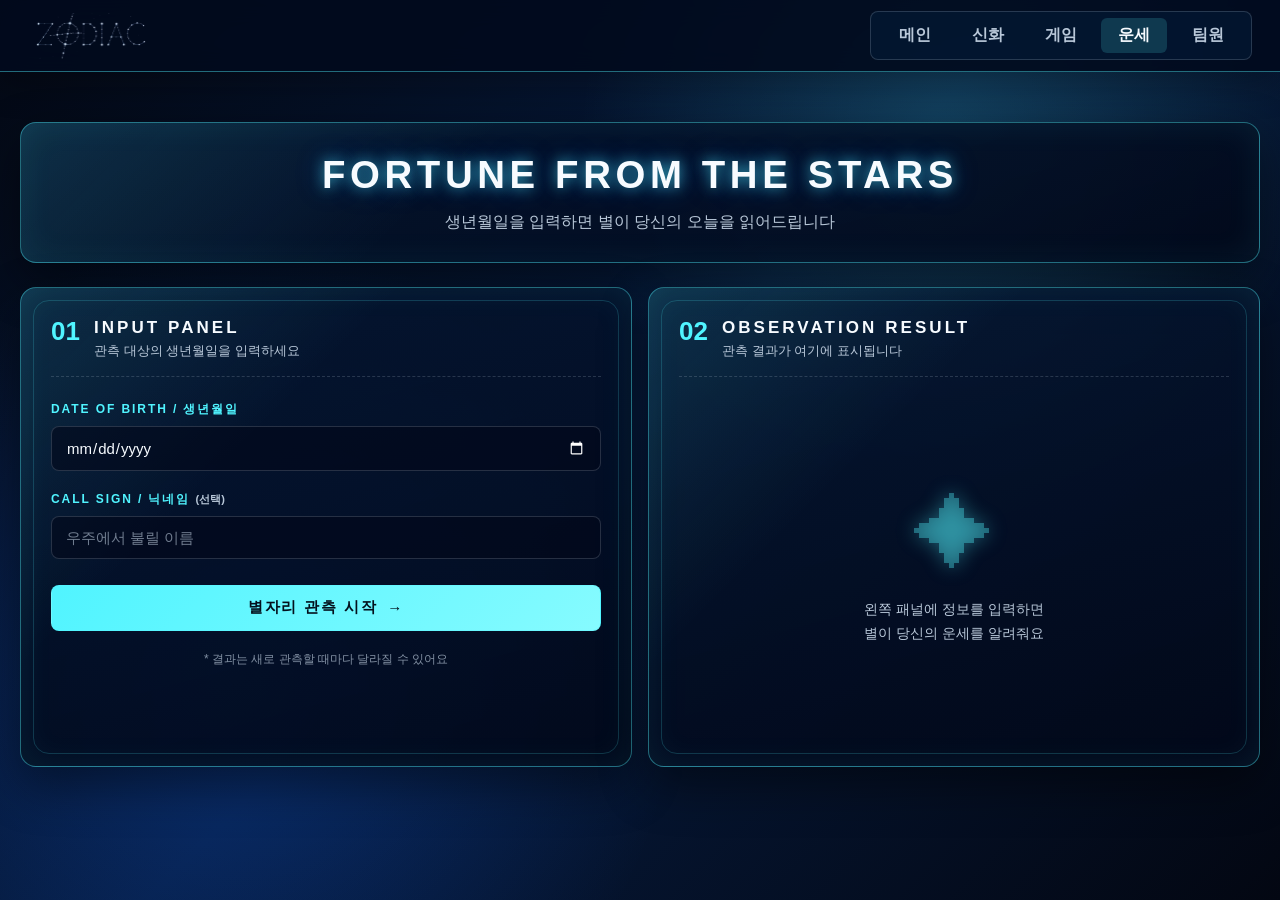
==== commit eb3a852c: "Update main observatory and nav logos" ====
--- a/form.html
+++ b/form.html
@@ -12,7 +12,9 @@
 
   <!-- 헤더 -->
   <header class="site-header">
-    <a class="logo" href="main.html" aria-label="메인 페이지로 이동">ZODIAC</a>
+    <a class="logo" href="main.html" aria-label="메인 페이지로 이동">
+      <img src="images/logo.svg" alt="" aria-hidden="true">
+    </a>
     <nav class="main-nav" aria-label="주요 메뉴">
       <a class="nav-link" href="main.html">메인</a>
       <a class="nav-link" href="story.html">신화</a>
--- a/css/main.css
+++ b/css/main.css
@@ -37,6 +37,42 @@
     radial-gradient(circle at 18% 76%, rgba(18, 102, 255, 0.25), transparent 28rem),
     linear-gradient(135deg, #040813 0%, #061b3e 48%, #030712 100%);
   overflow-x: hidden;
+}
+
+.main-page-body {
+  --ship-ink: #06121f;
+  position: relative;
+  isolation: isolate;
+  background:
+    linear-gradient(180deg, rgba(242, 248, 249, 0.18) 0%, rgba(3, 9, 18, 0.34) 24%, rgba(2, 7, 17, 0.8) 100%),
+    radial-gradient(circle at 52% 36%, rgba(80, 244, 255, 0.18), transparent 31rem),
+    url("../images/내부사진.jpg") center top / cover fixed no-repeat;
+}
+
+.main-page-body::before {
+  position: fixed;
+  inset: 0;
+  z-index: 0;
+  content: "";
+  pointer-events: none;
+  background:
+    linear-gradient(90deg, rgba(245, 250, 251, 0.3), transparent 16%, transparent 84%, rgba(245, 250, 251, 0.28)),
+    linear-gradient(180deg, rgba(255, 255, 255, 0.08), transparent 34%, rgba(0, 8, 18, 0.58));
+}
+
+.main-page-body::after {
+  position: fixed;
+  right: 0;
+  bottom: 0;
+  left: 0;
+  z-index: 0;
+  height: 28vh;
+  content: "";
+  pointer-events: none;
+  background:
+    linear-gradient(180deg, transparent, rgba(1, 8, 17, 0.56) 30%, rgba(1, 7, 16, 0.92)),
+    repeating-linear-gradient(90deg, rgba(80, 244, 255, 0.16) 0 2px, transparent 2px 76px);
+  opacity: 0.72;
 }
 
 /* 링크의 기본 밑줄과 파란색을 제거해서 네비게이션/버튼 디자인과 맞춥니다. */
@@ -68,19 +104,39 @@
   box-shadow: 0 12px 34px rgba(0, 0, 0, 0.28);
 }
 
-/* logo는 왼쪽 ZODIAC 링크입니다. 메뉴와 구분되도록 테두리와 배경을 줍니다. */
+.main-page-body .site-header {
+  border-bottom-color: rgba(211, 246, 250, 0.28);
+  background:
+    linear-gradient(180deg, rgba(247, 252, 253, 0.62), rgba(234, 242, 244, 0.42)),
+    rgba(248, 252, 253, 0.38);
+  color: var(--ship-ink);
+  backdrop-filter: blur(18px) saturate(1.12);
+  box-shadow: 0 14px 34px rgba(2, 9, 17, 0.12);
+}
+
+/* logo는 왼쪽 이미지 로고 링크입니다. */
 .logo {
+  display: inline-flex;
+  align-items: center;
+  justify-content: center;
+  width: 124px;
   min-width: 124px;
-  padding: 0.52rem 1rem;
-  border: 1px solid var(--line);
-  border-radius: var(--radius-md);
-  background: var(--panel-soft);
-  color: var(--white);
-  font-family: "Oxanium", "Noto Sans KR", sans-serif;
-  font-size: 1.16rem;
-  font-weight: 800;
-  letter-spacing: 0.08em;
-  text-align: center;
+  height: 46px;
+  padding: 0;
+  border: 0;
+  background: transparent;
+  overflow: hidden;
+}
+
+.main-page-body .logo {
+  background: transparent;
+}
+
+.logo img {
+  display: block;
+  width: 100%;
+  height: 100%;
+  object-fit: contain;
 }
 
 /* main-nav는 nav-link들을 가로로 담는 메뉴 컨테이너입니다. */
@@ -94,6 +150,11 @@
   background: rgba(5, 29, 58, 0.56);
 }
 
+.main-page-body .main-nav {
+  border-color: rgba(13, 62, 83, 0.14);
+  background: rgba(255, 255, 255, 0.22);
+}
+
 /* nav-link는 메뉴 하나의 클릭 영역입니다. min-width로 메뉴 폭이 너무 작아지지 않게 합니다. */
 .nav-link {
   min-width: 66px;
@@ -104,6 +165,10 @@
   text-align: center;
 }
 
+.main-page-body .nav-link {
+  color: #395062;
+}
+
 /* hover, focus-visible, is-current는 마우스/키보드/현재 페이지 상태를 같은 방식으로 강조합니다. */
 .nav-link:hover,
 .nav-link:focus-visible,
@@ -112,11 +177,24 @@
   background: rgba(80, 244, 255, 0.16);
 }
 
+.main-page-body .nav-link:hover,
+.main-page-body .nav-link:focus-visible,
+.main-page-body .nav-link.is-current {
+  color: #051421;
+  background: rgba(80, 244, 255, 0.24);
+}
+
 /* main은 고정 헤더에 가리지 않도록 위쪽 여백을 둡니다. */
 main {
   width: min(1260px, calc(100% - 40px));
   margin: 0 auto;
   padding: 122px 0 68px;
+}
+
+.main-page-body main {
+  position: relative;
+  z-index: 1;
+  width: min(1380px, calc(100% - 40px));
 }
 
 /* 브라우저 기본 margin 중 위쪽 여백을 제거해서 섹션 간격을 CSS에서 직접 관리합니다. */
@@ -132,6 +210,14 @@
   grid-template-columns: minmax(0, 0.95fr) minmax(0, 1.55fr);
   gap: 16px;
   align-items: stretch;
+}
+
+.main-page-body .hero {
+  position: relative;
+  grid-template-columns: minmax(158px, 178px) minmax(0, 1fr);
+  gap: 20px;
+  align-items: stretch;
+  min-height: 560px;
 }
 
 /* 여러 큰 패널이 같은 시각 스타일을 공유하도록 공통 선택자로 묶었습니다. */
@@ -146,6 +232,22 @@
   box-shadow: var(--shadow);
 }
 
+.main-page-body .hero-copy,
+.main-page-body .hero-visual,
+.main-page-body .season-card,
+.main-page-body .modal-panel {
+  border-color: rgba(202, 251, 255, 0.28);
+  background:
+    linear-gradient(135deg, rgba(255, 255, 255, 0.08), transparent 32%),
+    linear-gradient(165deg, rgba(9, 27, 40, 0.44), rgba(3, 10, 21, 0.58)),
+    url("../images/내부사진.jpg") center top / cover fixed no-repeat;
+  box-shadow:
+    0 18px 40px rgba(1, 7, 15, 0.24),
+    inset 0 1px 0 rgba(255, 255, 255, 0.18),
+    inset 0 0 24px rgba(80, 244, 255, 0.08);
+  backdrop-filter: blur(8px) saturate(1.08);
+}
+
 /* hero-copy는 텍스트를 세로 가운데에 배치하는 왼쪽 패널입니다. */
 .hero-copy {
   display: flex;
@@ -153,6 +255,30 @@
   justify-content: center;
   min-height: 348px;
   padding: 34px;
+}
+
+.main-page-body .hero-copy {
+  position: relative;
+  top: auto;
+  bottom: auto;
+  left: auto;
+  z-index: 1;
+  grid-column: 1;
+  grid-row: 1;
+  align-self: stretch;
+  justify-self: stretch;
+  width: 100%;
+  min-height: 560px;
+  margin: 0;
+  padding: 24px 14px;
+  border-radius: var(--radius-md);
+  background:
+    linear-gradient(135deg, rgba(255, 255, 255, 0.08), transparent 34%),
+    linear-gradient(165deg, rgba(4, 15, 26, 0.72), rgba(2, 8, 18, 0.58)),
+    url("../images/내부사진.jpg") center top / cover fixed no-repeat;
+  box-shadow:
+    0 16px 34px rgba(1, 7, 15, 0.22),
+    inset 0 1px 0 rgba(255, 255, 255, 0.16);
 }
 
 /* eyebrow는 섹션의 작은 영문 라벨입니다. 본문보다 작고 밝은 색으로 구분합니다. */
@@ -173,12 +299,37 @@
   line-height: 1.25;
 }
 
+.main-page-body .hero-copy h1 {
+  max-width: 100%;
+  margin-bottom: 0.65rem;
+  font-size: 1.22rem;
+  line-height: 1.22;
+}
+
+.main-page-body h1,
+.main-page-body .hero-text,
+.main-page-body .season-note {
+  word-break: keep-all;
+  overflow-wrap: break-word;
+}
+
 /* hero-text는 제목 아래 설명 문구입니다. muted 색상과 넉넉한 줄간격으로 읽기 쉽게 합니다. */
 .hero-text {
   margin-bottom: 1.4rem;
   color: var(--text-muted);
   font-size: 1.02rem;
   line-height: 1.7;
+}
+
+.main-page-body .hero-copy .eyebrow {
+  margin-bottom: 0.5rem;
+  font-size: 0.58rem;
+}
+
+.main-page-body .hero-text {
+  margin-bottom: 1rem;
+  font-size: 0.7rem;
+  line-height: 1.58;
 }
 
 /* hero-actions는 두 개의 이동 링크를 버튼처럼 나란히 배치합니다. 좁으면 flex-wrap으로 줄바꿈됩니다. */
@@ -201,6 +352,12 @@
   font-weight: 800;
 }
 
+.main-page-body .button {
+  min-height: 40px;
+  padding: 0 0.54rem;
+  font-size: 0.68rem;
+}
+
 /* hover/focus에서는 위치 이동 없이 테두리만 강조해서 불필요한 장식 효과를 줄였습니다. */
 .button:hover,
 .button:focus-visible {
@@ -224,6 +381,43 @@
   min-height: 348px;
   margin: 0;
   overflow: hidden;
+}
+
+.main-page-body .hero-visual {
+  grid-column: 2;
+  grid-row: 1;
+  justify-self: stretch;
+  width: 100%;
+  min-height: 560px;
+  border-radius: var(--radius-md);
+  background:
+    linear-gradient(180deg, rgba(255, 255, 255, 0.07), transparent 22%, rgba(2, 8, 19, 0.16)),
+    rgba(4, 16, 26, 0.08);
+  backdrop-filter: blur(1px) saturate(1.05);
+}
+
+.main-page-body .hero-visual::before {
+  position: absolute;
+  inset: 12px;
+  z-index: 3;
+  border: 1px solid rgba(226, 250, 252, 0.14);
+  border-radius: calc(var(--radius-lg) - 6px);
+  content: "";
+  pointer-events: none;
+}
+
+.main-page-body .hero-visual::after {
+  position: absolute;
+  inset: 0;
+  z-index: 2;
+  content: "";
+  pointer-events: none;
+  background:
+    linear-gradient(180deg, rgba(255, 255, 255, 0.08), transparent 18%, transparent 82%, rgba(80, 244, 255, 0.06)),
+    linear-gradient(24deg, transparent 0 42%, rgba(255, 255, 255, 0.16) 42.2% 42.4%, transparent 42.65%),
+    linear-gradient(135deg, transparent 0 58%, rgba(80, 244, 255, 0.14) 58.2% 58.4%, transparent 58.7%);
+  mix-blend-mode: screen;
+  opacity: 0.42;
 }
 
 /* hero-visual img는 밤하늘 배경입니다. object-fit: cover로 패널을 꽉 채웁니다. */
@@ -236,6 +430,94 @@
   filter: saturate(1.05) contrast(1.06) brightness(0.7);
 }
 
+.main-page-body .hero-visual > img:not(.hero-star-image) {
+  position: absolute;
+  inset: 0;
+  z-index: 1;
+  min-height: 0;
+  opacity: 0;
+  mix-blend-mode: screen;
+  filter: saturate(1.08) contrast(1.08) brightness(0.88);
+}
+
+.main-page-body .hero-visual #heroImage {
+  display: none;
+}
+
+.main-page-body .hero-visual .hero-star-image {
+  position: absolute;
+  inset: 0;
+  z-index: 5;
+  width: 100%;
+  height: 100%;
+  min-height: 0;
+  object-fit: cover;
+  object-position: center;
+  opacity: 0.82;
+  mix-blend-mode: screen;
+  filter:
+    brightness(1.35)
+    contrast(1.08)
+    saturate(1.05)
+    drop-shadow(0 0 8px rgba(255, 255, 255, 0.42))
+    drop-shadow(0 0 18px rgba(80, 244, 255, 0.38));
+  transform: scale(1.04);
+  transform-origin: center;
+  pointer-events: none;
+}
+
+.main-page-body .hero-zodiac-layer {
+  display: none;
+  position: absolute;
+  inset: 13% 13% 15%;
+  z-index: 5;
+  pointer-events: none;
+  filter:
+    drop-shadow(0 0 10px rgba(255, 255, 255, 0.82))
+    drop-shadow(0 0 24px rgba(80, 244, 255, 0.7));
+}
+
+.main-page-body .hero-zodiac-line {
+  position: absolute;
+  height: 2px;
+  border-radius: 999px;
+  background: linear-gradient(90deg, rgba(255, 255, 255, 0.95), rgba(113, 241, 255, 0.96));
+  box-shadow:
+    0 0 8px rgba(255, 255, 255, 0.78),
+    0 0 18px rgba(80, 244, 255, 0.72);
+  opacity: 0.92;
+  transform-origin: left center;
+}
+
+.main-page-body .hero-zodiac-star {
+  position: absolute;
+  width: calc(11px * var(--star-size, 1));
+  height: calc(11px * var(--star-size, 1));
+  border-radius: 50%;
+  background: #ffffff;
+  box-shadow:
+    0 0 10px rgba(255, 255, 255, 0.98),
+    0 0 22px rgba(80, 244, 255, 0.88),
+    0 0 38px rgba(80, 244, 255, 0.42);
+  transform: translate(-50%, -50%);
+}
+
+.main-page-body .hero-zodiac-star::before,
+.main-page-body .hero-zodiac-star::after {
+  position: absolute;
+  inset: 50% auto auto 50%;
+  width: calc(22px * var(--star-size, 1));
+  height: 1px;
+  border-radius: 999px;
+  content: "";
+  background: rgba(255, 255, 255, 0.88);
+  transform: translate(-50%, -50%);
+}
+
+.main-page-body .hero-zodiac-star::after {
+  transform: translate(-50%, -50%) rotate(90deg);
+}
+
 /* constellation-layer는 미리 만들어 둔 별자리 div들을 이미지 위에 올리는 영역입니다. */
 .constellation-layer {
   position: absolute;
@@ -247,6 +529,10 @@
   pointer-events: none;
 }
 
+.main-page-body .constellation-layer {
+  display: none;
+}
+
 /* 각 계절 별자리 묶음은 기본적으로 숨겨 둡니다. */
 .constellation-group {
   display: none;
@@ -271,6 +557,15 @@
   transform-origin: left center;
 }
 
+.main-page-body .line {
+  height: 2px;
+  background: rgba(238, 254, 255, 0.98);
+  opacity: 0.86;
+  box-shadow:
+    0 0 8px rgba(255, 255, 255, 0.58),
+    0 0 16px rgba(80, 244, 255, 0.58);
+}
+
 /* 별자리가 보인 뒤 선이 잠깐 늦게 더 선명해지도록 합니다. */
 .hero-visual[data-active-season] .constellation-group {
   --line-opacity: 1;
@@ -282,6 +577,15 @@
   animation: line-emphasis 800ms ease 500ms forwards;
 }
 
+.main-page-body .hero-visual[data-active-season] .constellation-group {
+  --line-opacity: 1;
+  --line-height: 3px;
+  --line-shadow:
+    0 0 10px rgba(255, 255, 255, 0.86),
+    0 0 20px rgba(80, 244, 255, 0.88),
+    0 0 34px rgba(80, 244, 255, 0.36);
+}
+
 @keyframes line-emphasis {
   to {
     height: var(--line-height);
@@ -300,20 +604,57 @@
   transform: translate(-50%, -50%);
 }
 
+.main-page-body .star {
+  width: calc(12px * var(--star-size, 1));
+  height: calc(12px * var(--star-size, 1));
+  border: 1px solid rgba(255, 255, 255, 0.72);
+  background: #ffffff;
+  box-shadow:
+    0 0 10px rgba(255, 255, 255, 0.96),
+    0 0 22px rgba(80, 244, 255, 0.84),
+    0 0 34px rgba(80, 244, 255, 0.34);
+}
+
 /* season-section은 계절 카드 섹션의 위아래 여백입니다. */
 .season-section {
   padding: 26px 0 10px;
 }
 
+.main-page-body .season-section {
+  position: relative;
+  z-index: 1;
+  width: 100%;
+  height: auto;
+  margin-top: 16px;
+  padding: 0 0 10px;
+  overflow: visible;
+}
+
 /* section-heading은 섹션 제목과 카드 그리드 사이 간격을 담당합니다. */
 .section-heading {
   margin-bottom: 16px;
+}
+
+.main-page-body .section-heading {
+  margin-bottom: 8px;
+  padding: 0;
+}
+
+.main-page-body .section-heading .eyebrow {
+  margin-bottom: 0.3rem;
+  font-size: 0.64rem;
 }
 
 /* section-heading h2는 계절 카드 섹션의 제목 크기입니다. */
 .section-heading h2 {
   margin-bottom: 0;
   font-size: clamp(1.45rem, 2.4vw, 2rem);
+}
+
+.main-page-body .section-heading h2 {
+  font-size: 1.22rem;
+  line-height: 1.25;
+  word-break: keep-all;
 }
 
 /* season-grid는 4개 계절 카드를 배치합니다. 미디어쿼리에서 2열/1열로 바뀝니다. */
@@ -321,6 +662,11 @@
   display: grid;
   grid-template-columns: repeat(4, minmax(0, 1fr));
   gap: 12px;
+}
+
+.main-page-body .season-grid {
+  grid-template-columns: repeat(4, minmax(0, 1fr));
+  gap: 10px;
 }
 
 /* season-card는 실제 button입니다. 클릭하면 JS가 모달을 열고, hover/focus면 별자리를 바꿉니다. */
@@ -333,6 +679,12 @@
   text-align: left;
   cursor: pointer;
   overflow: hidden;
+}
+
+.main-page-body .season-card {
+  height: 128px;
+  min-height: 0;
+  padding: 10px 12px;
 }
 
 /* season-card::before는 카드 위쪽의 작은 별 미리보기 그림입니다. 별 이미지 파일 없이 CSS 배경으로 만듭니다. */
@@ -351,6 +703,32 @@
     linear-gradient(145deg, rgba(18, 102, 255, 0.32), rgba(2, 8, 25, 0.78));
 }
 
+.main-page-body .season-card::before {
+  height: 30px;
+  margin-bottom: 6px;
+  background:
+    linear-gradient(180deg, rgba(18, 102, 255, 0.38), rgba(2, 8, 25, 0.54)),
+    var(--season-star-image) center 42% / 96px 96px no-repeat,
+    rgba(2, 8, 25, 0.78);
+  background-blend-mode: normal, screen, normal;
+}
+
+.main-page-body .season-card.spring {
+  --season-star-image: url("../images/star/taurus.svg");
+}
+
+.main-page-body .season-card.summer {
+  --season-star-image: url("../images/star/leo.svg");
+}
+
+.main-page-body .season-card.autumn {
+  --season-star-image: url("../images/star/libra.svg");
+}
+
+.main-page-body .season-card.winter {
+  --season-star-image: url("../images/star/pisces.svg");
+}
+
 /* 카드가 선택 가능한 요소임을 보여주기 위해 테두리만 강조합니다. */
 .season-card:hover,
 .season-card:focus-visible {
@@ -366,11 +744,20 @@
   font-weight: 800;
 }
 
+.main-page-body .season-name {
+  font-size: 0.68rem;
+}
+
 /* strong은 대표 별자리 이름입니다. HTML 의미상 강조 텍스트이면서 카드의 핵심 제목 역할을 합니다. */
 .season-card strong {
   display: block;
   margin: 0.35rem 0 0.45rem;
   font-size: 1.38rem;
+}
+
+.main-page-body .season-card strong {
+  margin: 0.12rem 0 0.18rem;
+  font-size: 0.92rem;
 }
 
 /* season-note는 카드의 짧은 설명입니다. */
@@ -379,6 +766,17 @@
   color: var(--text-muted);
   font-size: 0.92rem;
   line-height: 1.5;
+}
+
+.main-page-body .season-note {
+  display: -webkit-box;
+  margin-bottom: 0;
+  overflow: hidden;
+  color: var(--text-muted);
+  font-size: 0.68rem;
+  line-height: 1.28;
+  -webkit-box-orient: vertical;
+  -webkit-line-clamp: 2;
 }
 
 /* season-action은 카드 하단의 "자세히 보기" 문구입니다. margin-top:auto로 항상 아래쪽에 붙습니다. */
@@ -394,6 +792,10 @@
   font-weight: 800;
 }
 
+.main-page-body .season-action {
+  display: none;
+}
+
 /* modal은 화면 전체를 덮는 팝업 컨테이너입니다. 기본은 숨기고 JS가 is-open을 붙이면 보입니다. */
 .modal {
   position: fixed;
@@ -524,6 +926,32 @@
   .modal-summary {
     grid-template-columns: 1fr;
   }
+
+  .main-page-body .hero {
+    grid-template-columns: minmax(230px, 260px) minmax(0, 1fr);
+    gap: 14px;
+    min-height: 540px;
+  }
+
+  .main-page-body .hero-copy {
+    width: 100%;
+    min-height: 540px;
+    margin: 0;
+    padding: 24px 20px;
+  }
+
+  .main-page-body .hero-visual,
+  .main-page-body .hero-visual img {
+    min-height: 540px;
+  }
+
+  .main-page-body .hero-visual {
+    width: 100%;
+  }
+
+  .main-page-body .season-grid {
+    grid-template-columns: repeat(2, minmax(0, 1fr));
+  }
 }
 
 /* 620px 이하에서는 모바일처럼 헤더를 세로 배치하고 카드/버튼은 한 줄에 하나씩 보이게 합니다. */
@@ -550,6 +978,86 @@
     padding: 24px;
   }
 
+  .main-page-body .hero {
+    display: flex;
+    flex-direction: column;
+    min-height: auto;
+  }
+
+  .main-page-body .hero-copy {
+    position: relative;
+    top: auto;
+    bottom: auto;
+    left: auto;
+    align-self: stretch;
+    width: 100%;
+    min-height: auto;
+    margin: 0;
+    padding: 20px;
+    overflow: hidden;
+  }
+
+  .main-page-body .hero-copy h1 {
+    max-width: 100%;
+    font-size: 1.3rem;
+    word-break: keep-all;
+    overflow-wrap: anywhere;
+  }
+
+  .main-page-body .hero-text {
+    font-size: 0.86rem;
+    word-break: break-all;
+    overflow-wrap: anywhere;
+  }
+
+  .main-page-body .hero-visual {
+    width: 100%;
+    min-height: 360px;
+  }
+
+  .main-page-body .season-section {
+    position: relative;
+    top: auto;
+    right: auto;
+    width: 100%;
+    height: auto;
+    padding: 26px 0 10px;
+    overflow: visible;
+  }
+
+  .main-page-body .section-heading {
+    padding: 0;
+  }
+
+  .main-page-body .section-heading h2 {
+    font-size: clamp(1.45rem, 2.4vw, 2rem);
+  }
+
+  .main-page-body .season-card {
+    min-height: 246px;
+    padding: 14px;
+  }
+
+  .main-page-body .season-card::before {
+    height: 88px;
+    margin-bottom: 12px;
+  }
+
+  .main-page-body .season-card strong {
+    margin: 0.35rem 0 0.45rem;
+    font-size: 1.38rem;
+  }
+
+  .main-page-body .season-note {
+    margin-bottom: 0.9rem;
+    font-size: 0.92rem;
+    line-height: 1.5;
+  }
+
+  .main-page-body .hero-visual img {
+    min-height: 0;
+  }
+
   .hero-actions {
     flex-direction: column;
   }
@@ -561,4 +1069,16 @@
   .season-grid {
     grid-template-columns: 1fr;
   }
-}
+/*모달 화면에서 스크롤 가능하게*/
+  .modal {
+    align-items: flex-start;
+    overflow-y: auto;
+    padding: 14px;
+  }
+
+  .modal-panel {
+    max-height: calc(100vh - 28px);
+    overflow-y: auto;
+    padding: 22px;
+  }
+}
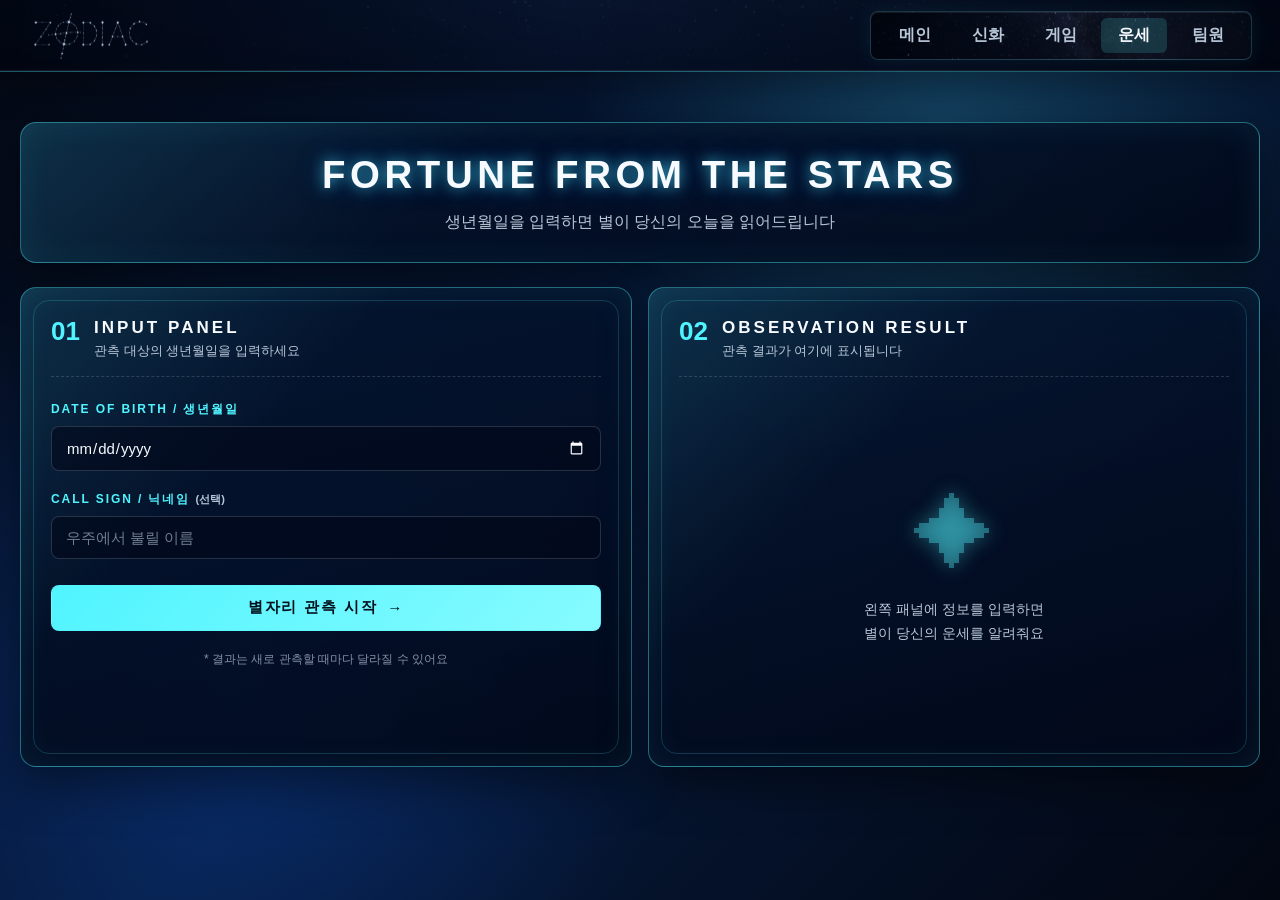
==== commit 31e26dac: "Update responsive zodiac layout" ====
--- a/form.html
+++ b/form.html
@@ -7,6 +7,7 @@
 
   <link rel="stylesheet" href="css/main.css">
   <link rel="stylesheet" href="css/form.css">
+  <link rel="stylesheet" href="css/nav.css">
 </head>
 <body>
 
@@ -15,6 +16,13 @@
     <a class="logo" href="main.html" aria-label="메인 페이지로 이동">
       <img src="images/logo.svg" alt="" aria-hidden="true">
     </a>
+    <button class="nav-toggle" type="button" aria-label="Menu" aria-expanded="false">
+      <span class="nav-toggle-bars" aria-hidden="true">
+        <span></span>
+        <span></span>
+        <span></span>
+      </span>
+    </button>
     <nav class="main-nav" aria-label="주요 메뉴">
       <a class="nav-link" href="main.html">메인</a>
       <a class="nav-link" href="story.html">신화</a>
@@ -89,6 +97,7 @@
 
   </main>
 
+  <script src="js/nav.js" defer></script>
   <script src="js/form.js"></script>
 </body>
 </html>
--- a/css/main.css
+++ b/css/main.css
@@ -98,20 +98,29 @@
   justify-content: space-between;
   min-height: 72px;
   padding: 0 28px;
-  border-bottom: 1px solid var(--line);
-  background: rgba(2, 10, 29, 0.9);
-  backdrop-filter: blur(12px);
-  box-shadow: 0 12px 34px rgba(0, 0, 0, 0.28);
+  border-bottom: 1px solid rgba(80, 244, 255, 0.34);
+  background:
+    linear-gradient(90deg, rgba(1, 5, 17, 0.95), rgba(5, 18, 43, 0.78) 44%, rgba(1, 5, 17, 0.95)),
+    linear-gradient(180deg, rgba(13, 35, 70, 0.48), rgba(1, 5, 17, 0.9)),
+    url("../images/navbackground.svg") center 45% / cover no-repeat;
+  color: var(--white);
+  backdrop-filter: blur(14px) saturate(1.18);
+  box-shadow:
+    0 12px 34px rgba(0, 0, 0, 0.36),
+    inset 0 -1px 0 rgba(255, 255, 255, 0.08);
 }
 
 .main-page-body .site-header {
-  border-bottom-color: rgba(211, 246, 250, 0.28);
-  background:
-    linear-gradient(180deg, rgba(247, 252, 253, 0.62), rgba(234, 242, 244, 0.42)),
-    rgba(248, 252, 253, 0.38);
-  color: var(--ship-ink);
-  backdrop-filter: blur(18px) saturate(1.12);
-  box-shadow: 0 14px 34px rgba(2, 9, 17, 0.12);
+  border-bottom-color: rgba(80, 244, 255, 0.34);
+  background:
+    linear-gradient(90deg, rgba(1, 5, 17, 0.94), rgba(5, 18, 43, 0.76) 44%, rgba(1, 5, 17, 0.94)),
+    linear-gradient(180deg, rgba(13, 35, 70, 0.42), rgba(1, 5, 17, 0.88)),
+    url("../images/navbackground.svg") center 45% / cover no-repeat;
+  color: var(--white);
+  backdrop-filter: blur(18px) saturate(1.18);
+  box-shadow:
+    0 14px 34px rgba(2, 9, 17, 0.28),
+    inset 0 -1px 0 rgba(255, 255, 255, 0.08);
 }
 
 /* logo는 왼쪽 이미지 로고 링크입니다. */
@@ -136,7 +145,7 @@
   display: block;
   width: 100%;
   height: 100%;
-  object-fit: contain;
+  object-fit: cover;
 }
 
 /* main-nav는 nav-link들을 가로로 담는 메뉴 컨테이너입니다. */
@@ -145,14 +154,21 @@
   align-items: center;
   gap: 0.45rem;
   padding: 0.35rem 0.65rem;
-  border: 1px solid var(--line-muted);
+  border: 1px solid rgba(118, 222, 255, 0.22);
   border-radius: var(--radius-md);
-  background: rgba(5, 29, 58, 0.56);
+  background:
+    linear-gradient(180deg, rgba(1, 8, 25, 0.28), rgba(1, 5, 17, 0.64)),
+    url("../images/navbackground.svg") right 38% / cover no-repeat;
+  box-shadow:
+    inset 0 1px 0 rgba(255, 255, 255, 0.08),
+    0 0 22px rgba(80, 244, 255, 0.08);
 }
 
 .main-page-body .main-nav {
-  border-color: rgba(13, 62, 83, 0.14);
-  background: rgba(255, 255, 255, 0.22);
+  border-color: rgba(118, 222, 255, 0.22);
+  background:
+    linear-gradient(180deg, rgba(1, 8, 25, 0.28), rgba(1, 5, 17, 0.64)),
+    url("../images/navbackground.svg") right 38% / cover no-repeat;
 }
 
 /* nav-link는 메뉴 하나의 클릭 영역입니다. min-width로 메뉴 폭이 너무 작아지지 않게 합니다. */
@@ -166,7 +182,7 @@
 }
 
 .main-page-body .nav-link {
-  color: #395062;
+  color: rgba(222, 241, 255, 0.78);
 }
 
 /* hover, focus-visible, is-current는 마우스/키보드/현재 페이지 상태를 같은 방식으로 강조합니다. */
@@ -180,8 +196,8 @@
 .main-page-body .nav-link:hover,
 .main-page-body .nav-link:focus-visible,
 .main-page-body .nav-link.is-current {
-  color: #051421;
-  background: rgba(80, 244, 255, 0.24);
+  color: var(--white);
+  background: rgba(80, 244, 255, 0.18);
 }
 
 /* main은 고정 헤더에 가리지 않도록 위쪽 여백을 둡니다. */
@@ -451,7 +467,7 @@
   width: 100%;
   height: 100%;
   min-height: 0;
-  object-fit: cover;
+  object-fit: contain;
   object-position: center;
   opacity: 0.82;
   mix-blend-mode: screen;
@@ -461,8 +477,6 @@
     saturate(1.05)
     drop-shadow(0 0 8px rgba(255, 255, 255, 0.42))
     drop-shadow(0 0 18px rgba(80, 244, 255, 0.38));
-  transform: scale(1.04);
-  transform-origin: center;
   pointer-events: none;
 }
 
@@ -796,6 +810,166 @@
   display: none;
 }
 
+@media (min-width: 981px) {
+  .main-page-body {
+    overflow: hidden;
+  }
+
+  .main-page-body main {
+    --copy-left: clamp(24px, 1.9vw, 36px);
+    --copy-width: clamp(190px, 11.8vw, 230px);
+    --visual-left: max(14vw, calc(var(--copy-left) + var(--copy-width) + 18px));
+    --visual-right-gap: clamp(28px, 3vw, 56px);
+    --visual-center-y: clamp(276px, calc(29vh + 16px), 326px);
+
+    width: 100vw;
+    height: calc(100vh - 72px);
+    margin: 72px 0 0;
+    padding: 0;
+  }
+
+  .main-page-body .hero {
+    position: absolute;
+    inset: 0;
+    display: block;
+    min-height: 0;
+  }
+
+  .main-page-body .hero-copy {
+    position: absolute;
+    top: var(--visual-center-y);
+    left: var(--copy-left);
+    z-index: 3;
+    width: var(--copy-width);
+    height: auto;
+    min-height: 0;
+    padding: clamp(26px, 2vw, 34px) clamp(16px, 1.2vw, 22px);
+    justify-content: flex-start;
+    transform: translateY(-50%);
+  }
+
+  .main-page-body .hero-copy .button {
+    width: 100%;
+  }
+
+  .main-page-body .hero-visual {
+    position: absolute;
+    top: 16px;
+    left: var(--visual-left);
+    z-index: 2;
+    right: var(--visual-right-gap);
+    width: auto;
+    height: clamp(520px, 58vh, 620px);
+    min-height: 0;
+    overflow: visible;
+  }
+
+  .main-page-body .hero-visual img {
+    min-height: 0;
+  }
+
+  .main-page-body .hero-visual .hero-star-image {
+    position: absolute;
+    inset: auto;
+    top: calc(50vh - 170px);
+    left: calc(50vw - var(--visual-left));
+    width: min(42vw, 580px);
+    height: min(48vh, 500px);
+    object-fit: contain;
+    object-position: center;
+    opacity: 0.86;
+    transform: translate(-50%, -50%) scale(0.94);
+    transform-origin: center;
+  }
+
+  .main-page-body .season-section {
+    position: absolute;
+    inset: 0;
+    z-index: 4;
+    width: auto;
+    height: auto;
+    margin: 0;
+    padding: 0;
+    overflow: visible;
+    pointer-events: none;
+  }
+
+  .main-page-body .section-heading {
+    position: absolute;
+    top: clamp(700px, 73vh, 750px);
+    left: var(--copy-left);
+    width: clamp(260px, 20vw, 380px);
+    margin: 0;
+    pointer-events: auto;
+  }
+
+  .main-page-body .season-grid {
+    position: absolute;
+    top: clamp(580px, 61vh, 640px);
+    right: var(--visual-right-gap);
+    left: var(--visual-left);
+    z-index: 1;
+    display: grid;
+    grid-template-columns: repeat(4, minmax(0, 1fr));
+    gap: clamp(4px, 0.35vw, 8px);
+    pointer-events: none;
+  }
+
+  .main-page-body .season-card {
+    position: relative;
+    top: auto;
+    left: auto;
+    z-index: 1;
+    width: auto;
+    height: 260px;
+    min-height: 0;
+    padding: 14px 16px;
+    border-radius: var(--radius-md);
+    pointer-events: auto;
+  }
+
+  .main-page-body .season-card:nth-child(1) {
+    left: auto;
+    width: auto;
+  }
+
+  .main-page-body .season-card:nth-child(2) {
+    left: auto;
+    width: auto;
+  }
+
+  .main-page-body .season-card:nth-child(3) {
+    left: auto;
+    width: auto;
+  }
+
+  .main-page-body .season-card:nth-child(4) {
+    left: auto;
+    width: auto;
+  }
+
+  .main-page-body .season-card::before {
+    height: 136px;
+    margin-bottom: 12px;
+    background-position: center, center, center;
+    background-size: auto, contain, auto;
+  }
+
+  .main-page-body .season-name {
+    font-size: 0.7rem;
+  }
+
+  .main-page-body .season-card strong {
+    margin: 0.12rem 0 0.22rem;
+    font-size: 1rem;
+  }
+
+  .main-page-body .season-note {
+    font-size: 0.7rem;
+    line-height: 1.3;
+  }
+}
+
 /* modal은 화면 전체를 덮는 팝업 컨테이너입니다. 기본은 숨기고 JS가 is-open을 붙이면 보입니다. */
 .modal {
   position: fixed;
--- a/css/nav.css
+++ b/css/nav.css
@@ -0,0 +1,146 @@
+.nav-toggle {
+  display: none;
+  align-items: center;
+  justify-content: center;
+  width: 48px;
+  height: 48px;
+  padding: 0;
+  border: 0;
+  border-radius: 0;
+  background: transparent;
+  cursor: pointer;
+}
+
+.nav-toggle-bars {
+  display: grid;
+  gap: 6px;
+  width: 28px;
+}
+
+.nav-toggle-bars span {
+  display: block;
+  width: 100%;
+  height: 3px;
+  border-radius: 999px;
+  background: #715cff;
+  box-shadow: 0 0 8px rgba(255, 255, 255, 0.55);
+  transition: transform 180ms ease, opacity 180ms ease;
+}
+
+.nav-toggle:focus-visible {
+  outline: 2px solid #715cff;
+  outline-offset: 3px;
+}
+
+@media (max-width: 720px) {
+  .site-header {
+    align-items: center;
+    flex-direction: row;
+    min-height: 72px;
+    padding: 10px 16px;
+    border-bottom-color: rgba(118, 222, 255, 0.22);
+    background: transparent !important;
+    box-shadow: none !important;
+    backdrop-filter: none !important;
+  }
+
+  .main-page-body .site-header,
+  .game-page-body .site-header {
+    border-bottom-color: rgba(80, 244, 255, 0.34);
+    background:
+      linear-gradient(90deg, rgba(1, 5, 17, 0.94), rgba(5, 18, 43, 0.76) 44%, rgba(1, 5, 17, 0.94)),
+      linear-gradient(180deg, rgba(13, 35, 70, 0.42), rgba(1, 5, 17, 0.88)),
+      url("../images/navbackground.svg") center 45% / cover no-repeat !important;
+    box-shadow:
+      0 10px 26px rgba(0, 0, 0, 0.28),
+      inset 0 -1px 0 rgba(255, 255, 255, 0.08) !important;
+    backdrop-filter: blur(14px) saturate(1.14) !important;
+  }
+
+  .top-bar {
+    position: relative;
+    align-items: center;
+    flex-wrap: nowrap;
+    gap: 12px;
+    border-bottom-color: rgba(118, 222, 255, 0.22);
+    background: transparent !important;
+    box-shadow: none !important;
+  }
+
+  .site-header .nav-toggle,
+  .top-bar .nav-toggle {
+    position: relative;
+    z-index: 80;
+    display: inline-flex !important;
+    flex: 0 0 auto;
+    margin-left: auto;
+  }
+
+  .site-header .main-nav,
+  .top-bar .nav-menu {
+    position: absolute;
+    top: calc(100% + 8px);
+    right: 16px;
+    left: 16px;
+    z-index: 60;
+    display: grid;
+    grid-template-columns: 1fr;
+    gap: 8px;
+    max-height: min(420px, calc(100vh - 96px));
+    padding: 12px;
+    border: 1px solid rgba(118, 222, 255, 0.3);
+    border-radius: 8px;
+    background: rgba(1, 5, 17, 0.34);
+    backdrop-filter: blur(8px) saturate(1.08);
+    box-shadow: 0 18px 40px rgba(0, 0, 0, 0.22);
+    opacity: 0;
+    overflow-y: auto;
+    pointer-events: none;
+    transform: translateY(-8px);
+    transition: opacity 180ms ease, transform 180ms ease, visibility 180ms ease;
+    visibility: hidden;
+  }
+
+  .site-header.is-nav-open .main-nav,
+  .top-bar.is-nav-open .nav-menu {
+    opacity: 1;
+    pointer-events: auto;
+    transform: translateY(0);
+    visibility: visible;
+  }
+
+  .site-header .nav-link,
+  .top-bar .nav-menu a {
+    display: flex;
+    justify-content: flex-start;
+    width: 100%;
+    min-width: 0;
+    padding: 12px 14px;
+    text-align: left;
+  }
+
+  .site-header.is-nav-open .nav-toggle-bars span:nth-child(1),
+  .top-bar.is-nav-open .nav-toggle-bars span:nth-child(1) {
+    transform: translateY(9px) rotate(45deg);
+  }
+
+  .site-header.is-nav-open .nav-toggle-bars span:nth-child(2),
+  .top-bar.is-nav-open .nav-toggle-bars span:nth-child(2) {
+    opacity: 0;
+  }
+
+  .site-header.is-nav-open .nav-toggle-bars span:nth-child(3),
+  .top-bar.is-nav-open .nav-toggle-bars span:nth-child(3) {
+    transform: translateY(-9px) rotate(-45deg);
+  }
+}
+
+@media (max-width: 480px) {
+  .site-header .nav-toggle,
+  .top-bar .nav-toggle {
+    position: fixed;
+    top: 12px;
+    left: min(calc(100vw - 64px), 326px);
+    margin-left: 0;
+  }
+}
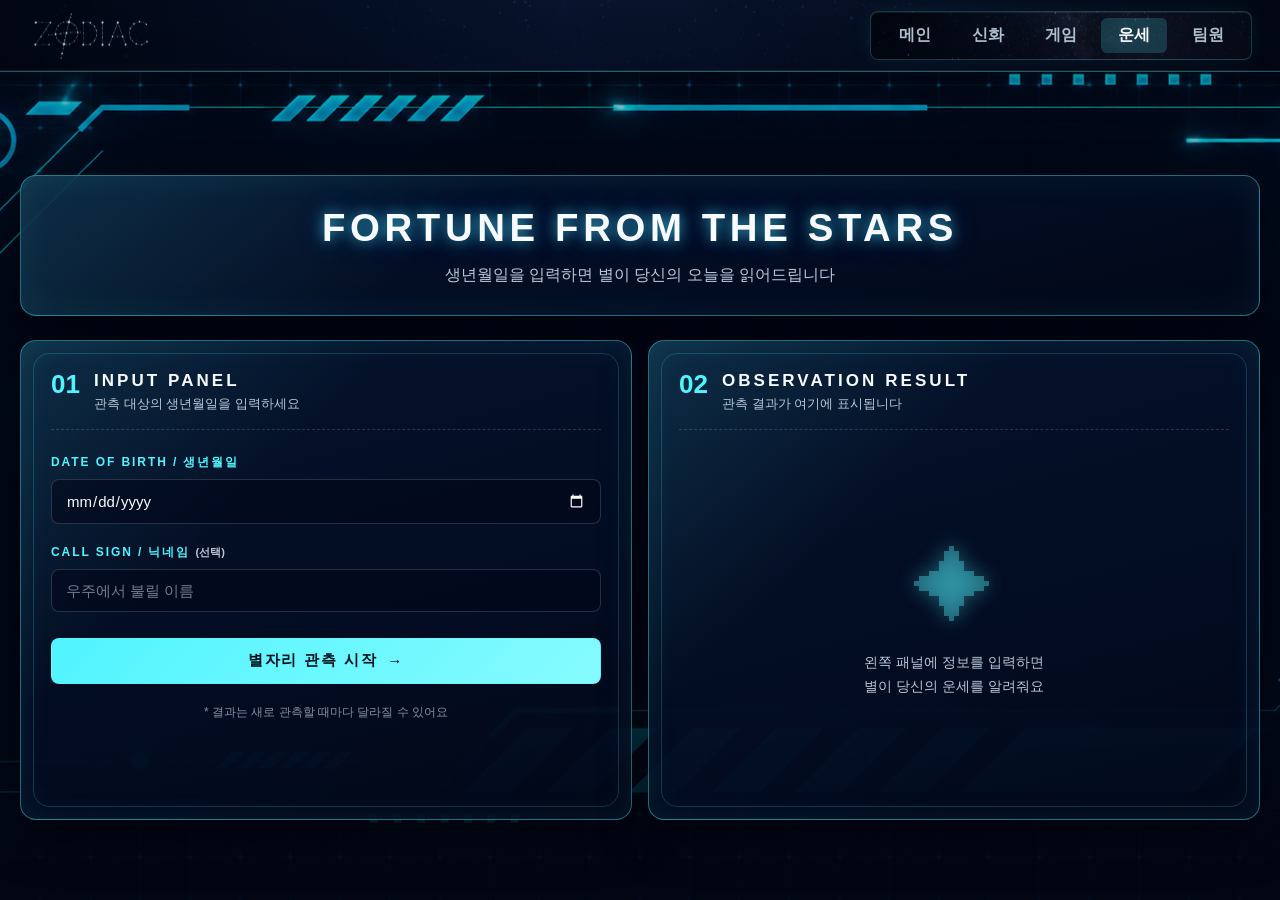
==== commit 03834271: "form page update" ====
--- a/form.html
+++ b/form.html
@@ -7,22 +7,14 @@
 
   <link rel="stylesheet" href="css/main.css">
   <link rel="stylesheet" href="css/form.css">
-  <link rel="stylesheet" href="css/nav.css">
 </head>
-<body>
+<body class="form-page">
 
   <!-- 헤더 -->
   <header class="site-header">
     <a class="logo" href="main.html" aria-label="메인 페이지로 이동">
       <img src="images/logo.svg" alt="" aria-hidden="true">
     </a>
-    <button class="nav-toggle" type="button" aria-label="Menu" aria-expanded="false">
-      <span class="nav-toggle-bars" aria-hidden="true">
-        <span></span>
-        <span></span>
-        <span></span>
-      </span>
-    </button>
     <nav class="main-nav" aria-label="주요 메뉴">
       <a class="nav-link" href="main.html">메인</a>
       <a class="nav-link" href="story.html">신화</a>
@@ -56,7 +48,7 @@
         <form id="zodiacForm" class="form">
           <div class="field">
             <label for="birthdate">DATE OF BIRTH / 생년월일</label>
-            <input type="date" id="birthdate" name="birthdate" required>
+            <input type="date" id="birthdate" name="birthdate">
           </div>
 
           <div class="field">
@@ -97,7 +89,6 @@
 
   </main>
 
-  <script src="js/nav.js" defer></script>
   <script src="js/form.js"></script>
 </body>
 </html>
--- a/css/form.css
+++ b/css/form.css
@@ -1,3 +1,75 @@
+
+html {
+  overflow-y: scroll;
+}
+
+/* PC 기본 배경 */
+html body.form-page {
+  background:
+    linear-gradient(180deg, rgba(2, 6, 20, 0.18), rgba(2, 6, 20, 0.88)),
+    url("../images/background2.png") center top / cover fixed no-repeat,
+    #020616 !important;
+}
+
+html body.form-page::before {
+  opacity: 0.06 !important;
+}
+
+html body.form-page::after {
+  opacity: 0.04 !important;
+}
+
+body.form-page main {
+  padding-top: 175px;
+}
+
+body.form-page .site-header {
+  border-bottom-color: rgba(80, 244, 255, 0.34);
+  background:
+    linear-gradient(90deg, rgba(1, 5, 17, 0.94), rgba(5, 18, 43, 0.76) 44%, rgba(1, 5, 17, 0.94)),
+    linear-gradient(180deg, rgba(13, 35, 70, 0.42), rgba(1, 5, 17, 0.88)),
+    url("../images/navbackground.svg") center 45% / cover no-repeat;
+  backdrop-filter: blur(18px) saturate(1.18);
+  box-shadow:
+    0 14px 34px rgba(2, 9, 17, 0.28),
+    inset 0 -1px 0 rgba(255, 255, 255, 0.08);
+}
+
+body.form-page .main-nav {
+  border-color: rgba(118, 222, 255, 0.22);
+  background:
+    linear-gradient(180deg, rgba(1, 8, 25, 0.28), rgba(1, 5, 17, 0.64)),
+    url("../images/navbackground.svg") right 38% / cover no-repeat;
+}
+
+body.form-page .nav-link {
+  color: rgba(222, 241, 255, 0.78);
+}
+
+body.form-page .nav-link:hover,
+body.form-page .nav-link:focus-visible,
+body.form-page .nav-link.is-current {
+  color: var(--white);
+  background: rgba(80, 244, 255, 0.18);
+}
+
+/* 모바일 배경 */
+@media (max-width: 620px) {
+  html body.form-page {
+    background:
+      linear-gradient(180deg, rgba(2, 6, 20, 0.2), rgba(2, 6, 20, 0.9)),
+      url("../images/background2_mobile.png") center top / cover fixed no-repeat,
+      #020616 !important;
+  }
+
+  html body.form-page::before {
+    opacity: 0.03 !important;
+  }
+
+  html body.form-page::after {
+    opacity: 0.02 !important;
+  }
+}
 
 /* 페이지 타이틀 */
 .title-area {
